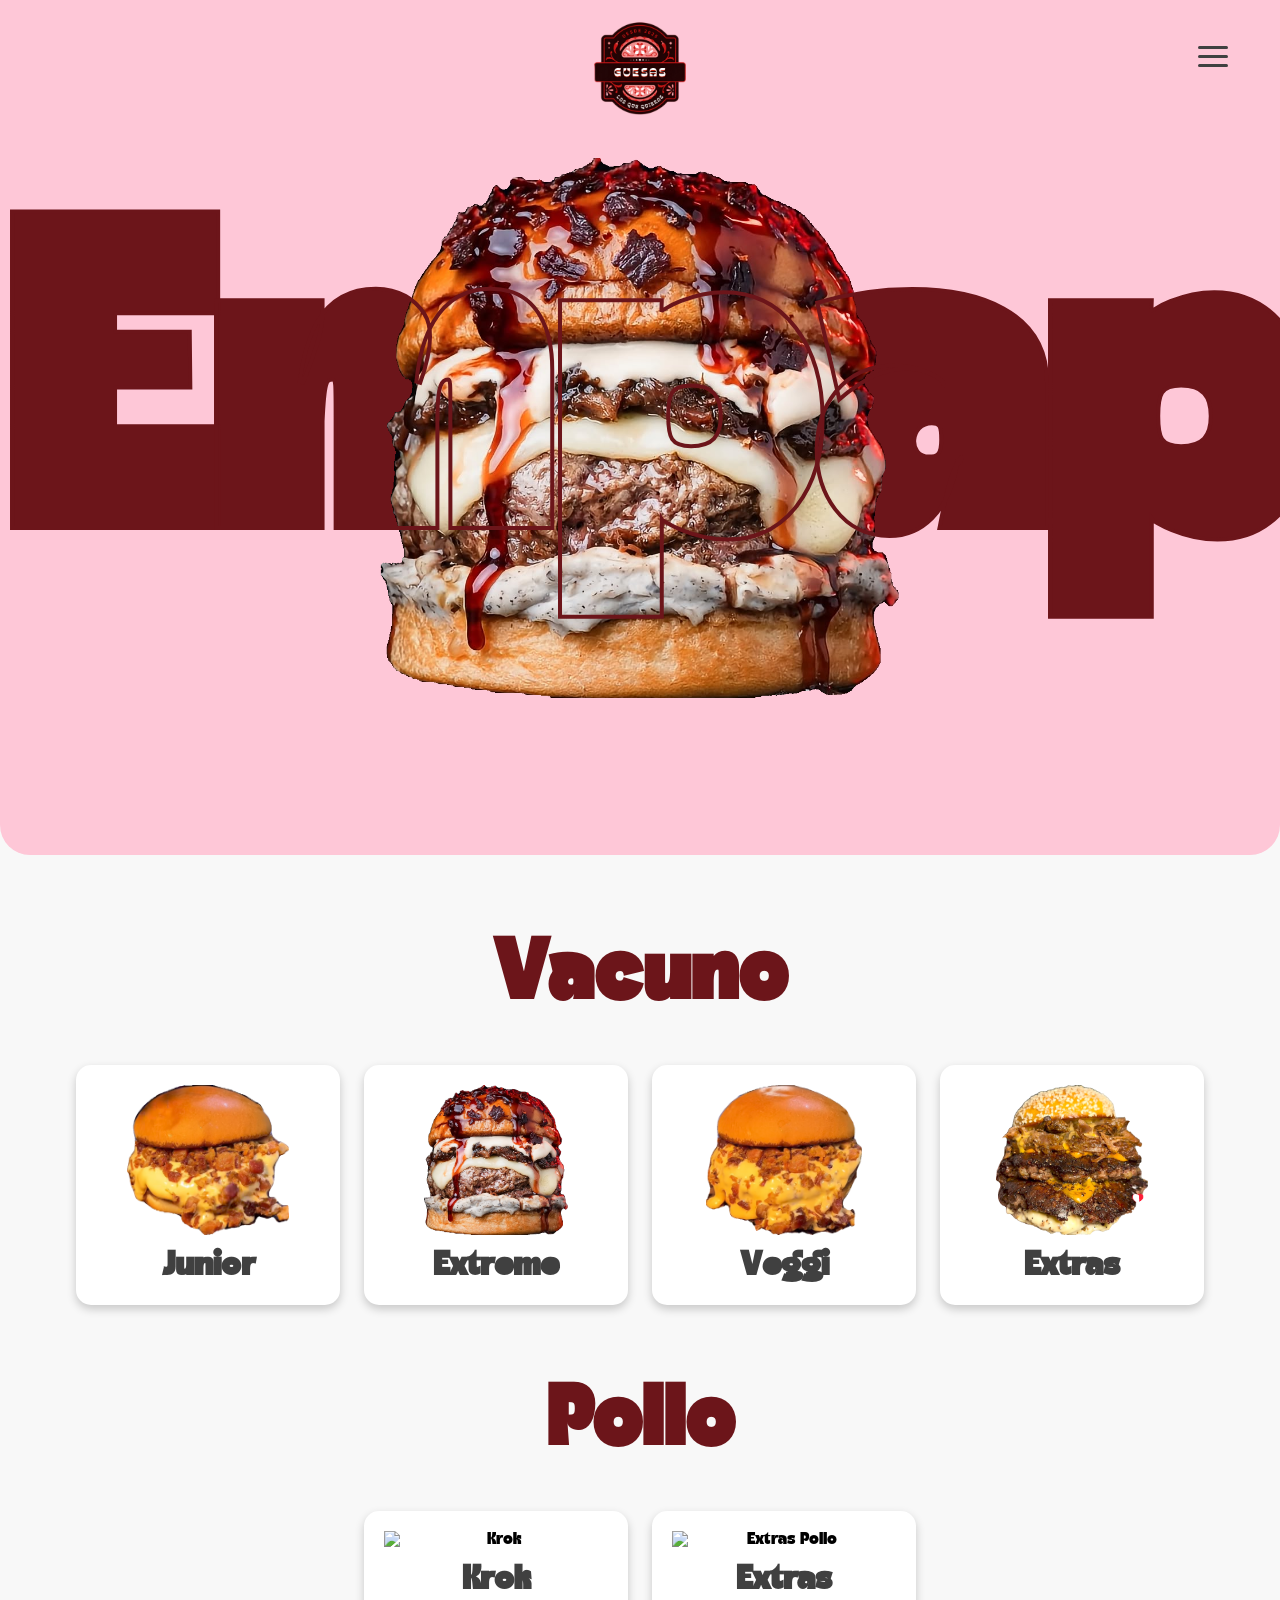
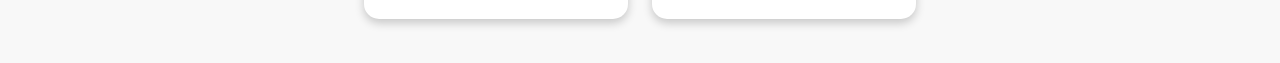
==== index.html @ 16d599c6 "Add files via upload" ====
<!DOCTYPE html>
<html lang="ES">
<head>
    <meta charset="UTF-8">
    <meta name="viewport" content="width=device-width, initial-scale=1.0">
    <link rel="stylesheet" href="css/global.css">
    <link rel="stylesheet" href="css/index.css">
    <title>Guesas by Leiner</title>
</head>
<body>
    <header>
        <div class="header-content container-main">
            <div class="logo">
                <a href="index.html"><img src="Recursos/LogoGuesas.png" alt="Logo de Guesas"></a>
            </div>
            <div class="menu">
                <label class="menu-btn">
                    <input type="checkbox" >
                    <span class="bar"></span>
                    <span class="bar"></span>
                    <span class="bar"></span>
                </label>
            </div>
        </div>
    </header>

    <div class="Portada">

        <h1>Empapa</h1>
        <img src="Recursos/Guesas/ExtremeColesterol.png" alt="ExtremeColesterol" class="portada-img">
        <h1 style="z-index: 3; color: transparent; -webkit-text-stroke: 4px #6c151a; pointer-events: none;">Empapa</h1>
        
    </div>

    <section class="comidas container-main">
        <h2 class="categoria-titulo">Vacuno</h2>
        <div class="grid-comidas">
    
            <div class="comida-item">
                <img src="Recursos/Guesas/CheeseBacon.png" alt="Junior"> 
                <h3>Junior</h3>
            </div>
            <div class="comida-item">
                <img src="Recursos/Guesas/ExtremeColesterol.png" alt="Extreme"> 
                <h3>Extreme</h3>
            </div>
            <div class="comida-item">
                <img src="Recursos/Guesas/LaGolosa.png" alt="Veggi"> 
                <h3>Veggi</h3>
            </div>
             <div class="comida-item">
                <img src="Recursos/Guesas/DoubleFloor.png" alt="Extras"> 
                <h3>Extras</h3>
            </div>
        </div>
        
        <h2 class="categoria-titulo" style="margin-top: 4rem;">Pollo</h2>
         <div class="grid-comidas">
            <div class="comida-item">
                <img src="Recursos/Guesas/PolloKrok.png" alt="Krok">
                <h3>Krok</h3>
            </div>
             <div class="comida-item">
                <img src="Recursos/Guesas/Complementos.png" alt="Extras Pollo">
                <h3>Extras</h3>
            </div>
            
         </div>
    </section>
</body>
</html>
---- css/global.css ----
/* Tipografia */
@font-face {
    font-family: 'DxLactos';
    src: url("../Recursos/DxLactosFreeFont/DxLactos-Regular-free-personal-use.otf") format("opentype");
    font-weight: normal;
    font-style: normal;
}

:root {
    --BlancoRoto: #f8f8f8;
    --Blanco: #fff;
    --Marron: #6c151a;
    --RosaPastel: #fec7d7;
    --GrisFosc: #404040;
}

/* Estilos Base */
body {
    font-family: 'DxLactos', sans-serif;
    background-color: var(--BlancoRoto);
    margin: 0;
    overflow-x: hidden;
    text-align: center;
    user-select: none;
}

/* Contenedor Principal */
.container-main {
    max-width: 1200px;
    margin: 0 auto;
    padding: 0 15px;
    position: relative;
}

/* Header */
header {
    position: fixed;
    top: 0;
    left: 0;
    width: 100%;
    height: 120px;
    z-index: 20;
    padding-top: 20px;
    box-sizing: border-box;
}

.header-content {
    position: relative;
    height: 100%;
    max-width: 1200px;
    margin: 0 auto;
}

/* Logo */
.logo {
    display: inline-block;
    height: 100px;
    width: 150px;
    position: absolute;
    left: 0;
    right: 0;
    margin: 0 auto; 
    z-index: 21;
}

.logo img {
    height: 100%;
    width: auto;
    display: block;
    margin: 0 auto;
}

/* Menú Hamburguesa */
.menu {
    position: absolute;
    right: 20px;
    top: 20px;
    z-index: 22;
}

.menu-btn {
    display: inline-block;
    width: 45px;
    height: 35px;
    position: relative;
    cursor: pointer;
}

.menu-btn input {
    position: absolute;
    width: 100%;
    height: 100%;
    margin: 0;
    padding: 0;
    opacity: 0;
    cursor: pointer;
    z-index: 5;
    left: 0;
    top: 0;
}

.bar {
    display: block;
    width: 30px;
    height: 3px;
    margin: 6px auto;
    border-radius: 25px;
    transition: all 0.3s; 
    background-color: var(--GrisFosc);
}

/* Animaciones del menú */
.menu-btn input:checked ~ .bar:nth-child(2) {
    transform: translateY(9.5px) rotate(45deg);
}
.menu-btn input:checked ~ .bar:nth-child(3) {
    opacity: 0;
}
.menu-btn input:checked ~ .bar:nth-child(4) {
    transform: translateY(-8px) rotate(-45deg);
}

/* Breakpoints Globales */
@media (max-width: 768px) {
    .logo {
        width: 120px;
        height: 80px;
    }
}
---- css/index.css ----
/* Portada */
.Portada {
    position: relative;
    height: 95vh; 
    background-color: var(--RosaPastel);
    color: var(--Marron);
    padding-top: 150px; 
    box-sizing: border-box;
    border-radius: 0 0 30px 30px;
    margin-bottom: 3rem;
    z-index: 1;
    overflow: hidden;
    text-align: center;
}

.Portada h1 {
    font-size: 25em; 
    margin: 0;
    padding: 0;
    line-height: 1;
    position: absolute;
    top: 50%;
    left: 0;
    width: 100%;
    transform: translateY(-50%); 
    z-index: 1; 
    /* EFECTO FUSION: Borde solido, relleno semitransparente o que interactue */
    /* Ponemos un borde al texto para mantener la forma */
    -webkit-text-stroke: 1px var(--Marron); 
    color: var(--Marron);
}
.portada-img {
    position: absolute;
    top: 50%;
    left: 50%;
    transform: translate(-50%, -50%);
    width: auto;
    height: auto;
    max-width: 550px;
    max-height: 60vh;
    z-index: 2; 
}

/* Sección Comidas */
.comidas {
    padding: 2rem 0;
    font-size: 0; 
    text-align: center;
}

.categoria-titulo {
    font-size: 80px;
    color: var(--Marron);
    margin-bottom: 30px;
    margin-top: 0;
    display: block;
    text-align: center;
}

.titulo-pollo {
    margin-top: 60px;
}

.lista-comidas {
    width: 100%;
    text-align: center;
    font-size: 0; 
}

.comida-item {
    display: inline-block;
    vertical-align: top;
    width: 22%; 
    min-width: 250px;
    background-color: var(--Blanco);
    border-radius: 15px;
    padding: 20px;
    margin: 1%;
    box-sizing: border-box;
    box-shadow: 0 4px 10px rgba(0,0,0,0.2);
    font-size: 16px; 
    transition: transform 0.2s ease-in-out;
}
.comida-item:hover {
    transform: scale(1.2);
}

.comida-item img {
    max-width: 100%;
    height: auto;
    max-height: 150px;
    display: block;
    margin: 0 auto 15px auto;
}

.comida-item h3 {
    font-size: 2em;
    color: var(--GrisFosc);
    margin: 0;
}

/* Breakpoints */
@media (max-width: 1024px) {
    .comida-item {
        width: 45%; 
    }
}

@media (max-width: 768px) {
    .Portada {
        height: 75vh;
        padding-top: 180px;
    }
    
    .Portada h1 {
        font-size: 5em;
    }

    .portada-img {
        max-width: 80%;
        margin-top: -20px;
    }

    .categoria-titulo {
        font-size: 50px;
    }
}

@media (max-width: 480px) {
    .comida-item {
        width: 90%; 
        display: block;
        margin: 20px auto;
    }
    
    .Portada h1 {
        font-size: 4em;
    }
    
    .logo {
        height: 80px;
        width: 120px;
    }
}
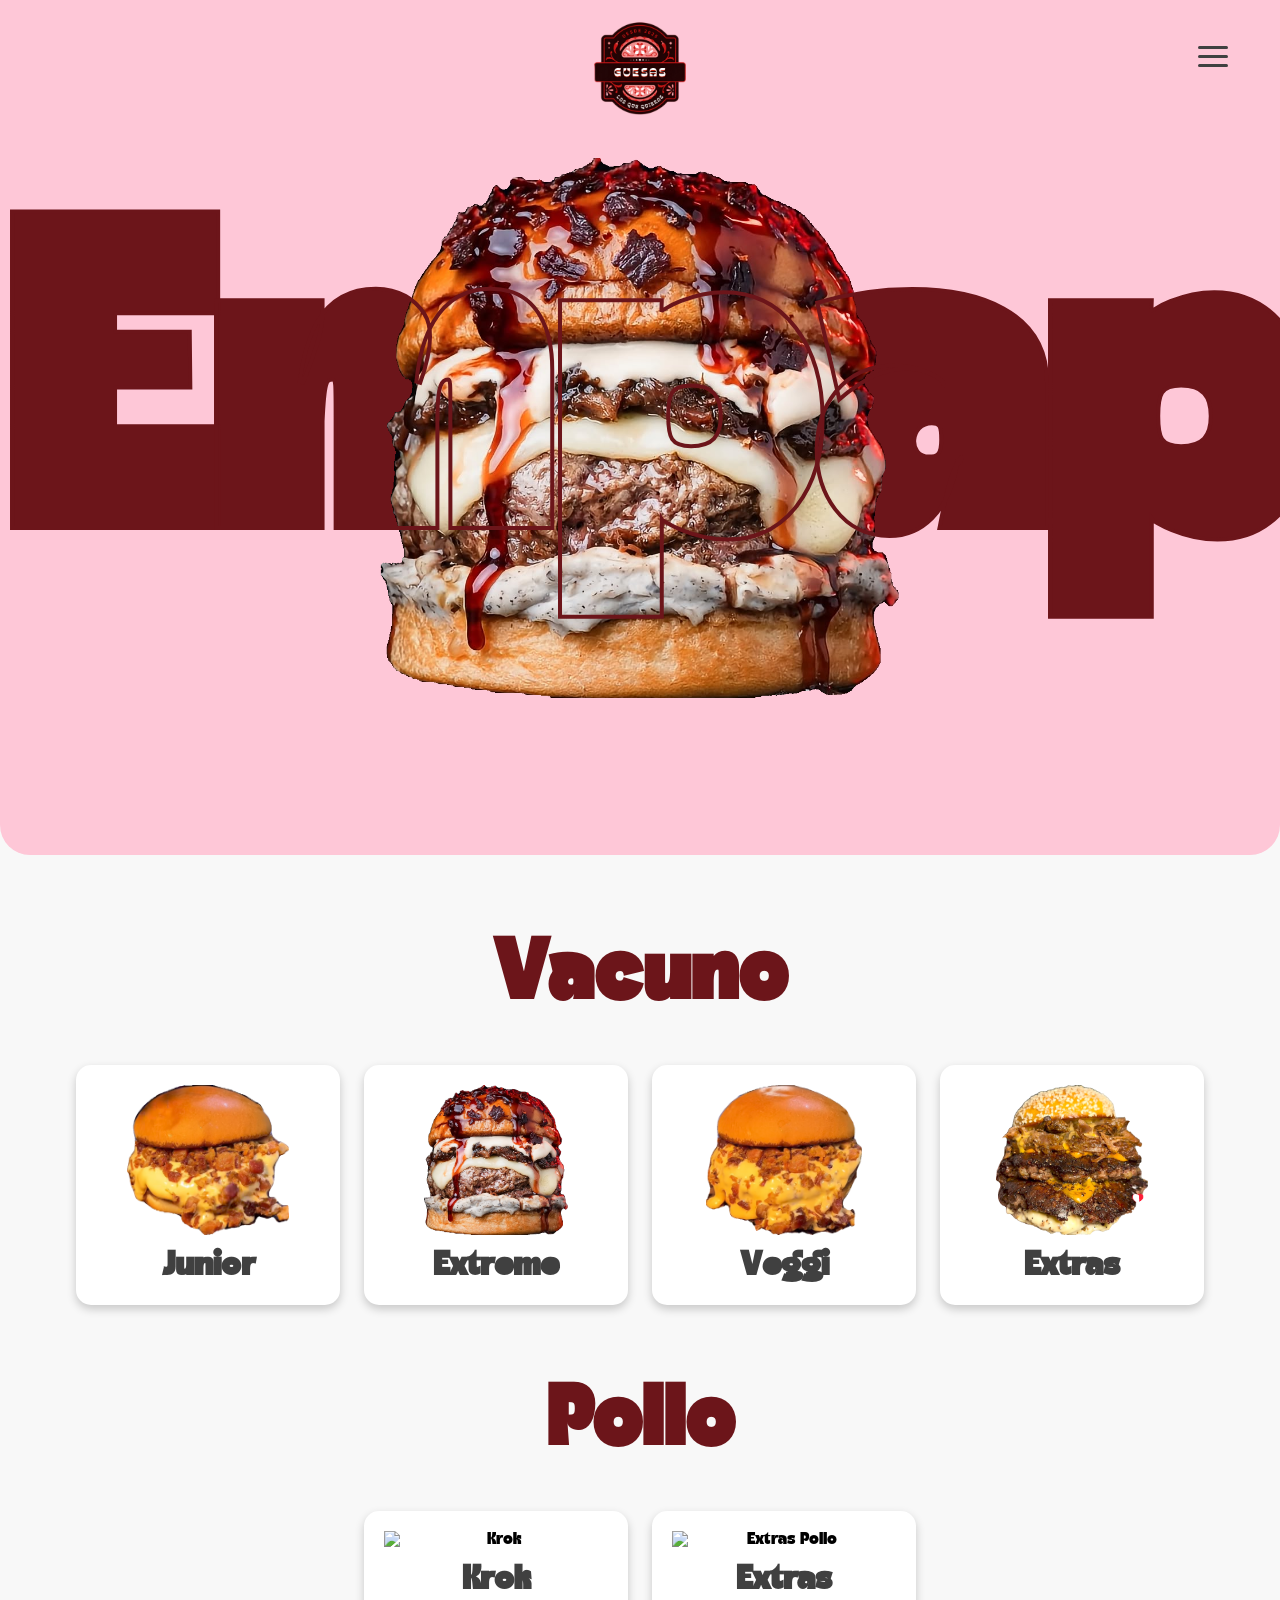
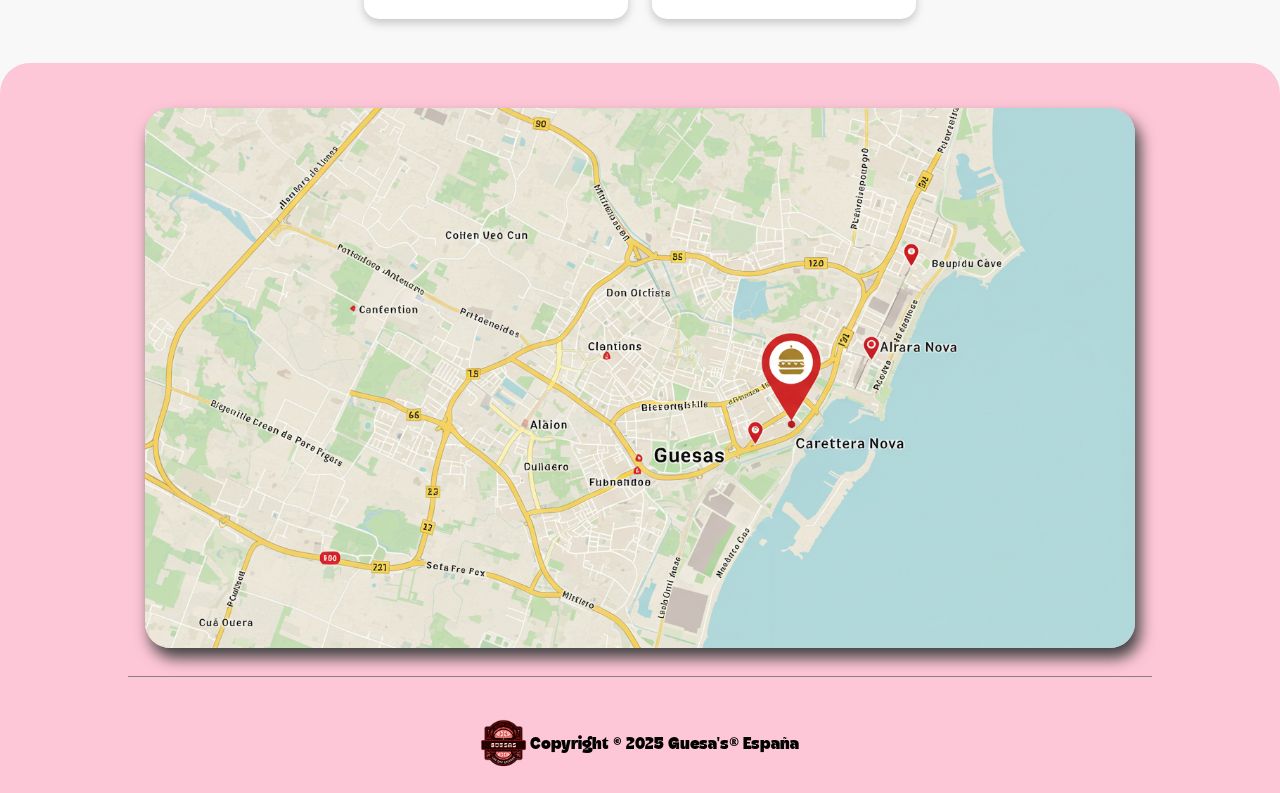
==== commit a32fb4eb: "Guesas v0.7(Styles + HTML)!" ====
--- a/index.html
+++ b/index.html
@@ -25,11 +25,9 @@
     </header>
 
     <div class="Portada">
-
         <h1>Empapa</h1>
         <img src="Recursos/Guesas/ExtremeColesterol.png" alt="ExtremeColesterol" class="portada-img">
         <h1 style="z-index: 3; color: transparent; -webkit-text-stroke: 4px #6c151a; pointer-events: none;">Empapa</h1>
-        
     </div>
 
     <section class="comidas container-main">
@@ -67,5 +65,29 @@
             
          </div>
     </section>
+
+    <footer>
+        <div class="ubi-img">
+            <a href="https://maps.app.goo.gl/21HrsUNeBi8WiFh6A" target="_blank"><img src="Recursos/mapGuesas.jpg" alt="Ubicación de Guesas"></a>
+        </div>
+
+        <div class="line-copy"></div>
+
+        <div class="copyright">
+            <p><img src="Recursos/LogoGuesas.png" alt="Logo de Guesas"> Copyright © 2025 Guesa's® España</p>
+        </div>
+    </footer>
+
+    <div class="menu-overlay" id="menu-overlay">
+        <nav class="menu-nav">
+            <ul>
+                <li><a href="#">Carta</a></li>
+                <li><a href="#">Novedades</a></li>
+                <li><a href="#">MyGuesas</a></li>
+                <li><a href="#">Restaurantes</a></li>
+            </ul>
+        </nav>
+    </div>
+    <script src="js/global.js"></script>
 </body>
 </html>
--- a/css/global.css
+++ b/css/global.css
@@ -39,7 +39,7 @@
     left: 0;
     width: 100%;
     height: 120px;
-    z-index: 20;
+    z-index: 22;
     padding-top: 20px;
     box-sizing: border-box;
 }
@@ -68,6 +68,44 @@
     width: auto;
     display: block;
     margin: 0 auto;
+}
+
+/* Footer */
+footer {
+    background-color: var(--RosaPastel);
+    padding: 5vh 0 2.5vh 0;
+    border-radius: 30px 30px 0 0;
+}
+
+.ubi-img {
+    display: inline-block;
+    height: auto;
+    width: auto ;
+}
+
+.ubi-img img {
+    box-shadow: 5px 10px 15px var(--GrisFosc);
+    border-radius: 25px;
+    max-width: 100%;
+    max-height: 60vh;
+    display: inline-block;
+    margin: 0 auto;
+    position: relative;
+}
+
+/* copyright */
+.line-copy{
+    background-color: rgb(130, 130, 130);
+    margin: 2.5vh auto;
+    width: 80%;
+    height: 1px;
+}
+
+.copyright img {
+    position: relative;
+    top: 20px;
+    height: 50px;
+    width: auto;
 }
 
 /* Menú Hamburguesa */
@@ -105,8 +143,47 @@
     height: 3px;
     margin: 6px auto;
     border-radius: 25px;
-    transition: all 0.3s; 
+    transition: all 0.3s;
     background-color: var(--GrisFosc);
+}
+/* Menu Overlay */
+.menu-overlay {
+    position: fixed;
+    top: 0;
+    left: 0;
+    width: 100%;
+    height: 100%;
+    background-color: white;
+    z-index: 21;
+    display: flex;
+    align-items: center;
+    justify-content: center;
+    opacity: 0;
+    visibility: hidden;
+    transition: all 0.3s ease-in-out;
+}
+
+.menu-overlay.activo {
+    opacity: 1;
+    visibility: visible;
+}
+
+.menu-nav ul {
+    list-style: none;
+    text-align: center;
+    padding: 0;
+}
+
+.menu-nav li {
+    margin: 20px 0;
+}
+
+.menu-nav a {
+    text-decoration: none;
+    color: black;
+    font-size: 2rem;
+    font-weight: bold;
+    font-family: sans-serif;
 }
 
 /* Animaciones del menú */
--- a/css/index.css
+++ b/css/index.css
@@ -24,8 +24,6 @@
     width: 100%;
     transform: translateY(-50%); 
     z-index: 1; 
-    /* EFECTO FUSION: Borde solido, relleno semitransparente o que interactue */
-    /* Ponemos un borde al texto para mantener la forma */
     -webkit-text-stroke: 1px var(--Marron); 
     color: var(--Marron);
 }
@@ -38,7 +36,7 @@
     height: auto;
     max-width: 550px;
     max-height: 60vh;
-    z-index: 2; 
+    z-index: 2;
 }
 
 /* Sección Comidas */
@@ -70,7 +68,7 @@
 .comida-item {
     display: inline-block;
     vertical-align: top;
-    width: 22%; 
+    width: 22%;
     min-width: 250px;
     background-color: var(--Blanco);
     border-radius: 15px;
@@ -78,7 +76,7 @@
     margin: 1%;
     box-sizing: border-box;
     box-shadow: 0 4px 10px rgba(0,0,0,0.2);
-    font-size: 16px; 
+    font-size: 16px;
     transition: transform 0.2s ease-in-out;
 }
 .comida-item:hover {
@@ -99,13 +97,14 @@
     margin: 0;
 }
 
-/* Breakpoints */
+/* PC */
 @media (max-width: 1024px) {
     .comida-item {
-        width: 45%; 
+        width: 45%;
     }
 }
 
+/* Tablet */
 @media (max-width: 768px) {
     .Portada {
         height: 75vh;
@@ -126,9 +125,10 @@
     }
 }
 
+/* Movil */
 @media (max-width: 480px) {
     .comida-item {
-        width: 90%; 
+        width: 90%;
         display: block;
         margin: 20px auto;
     }
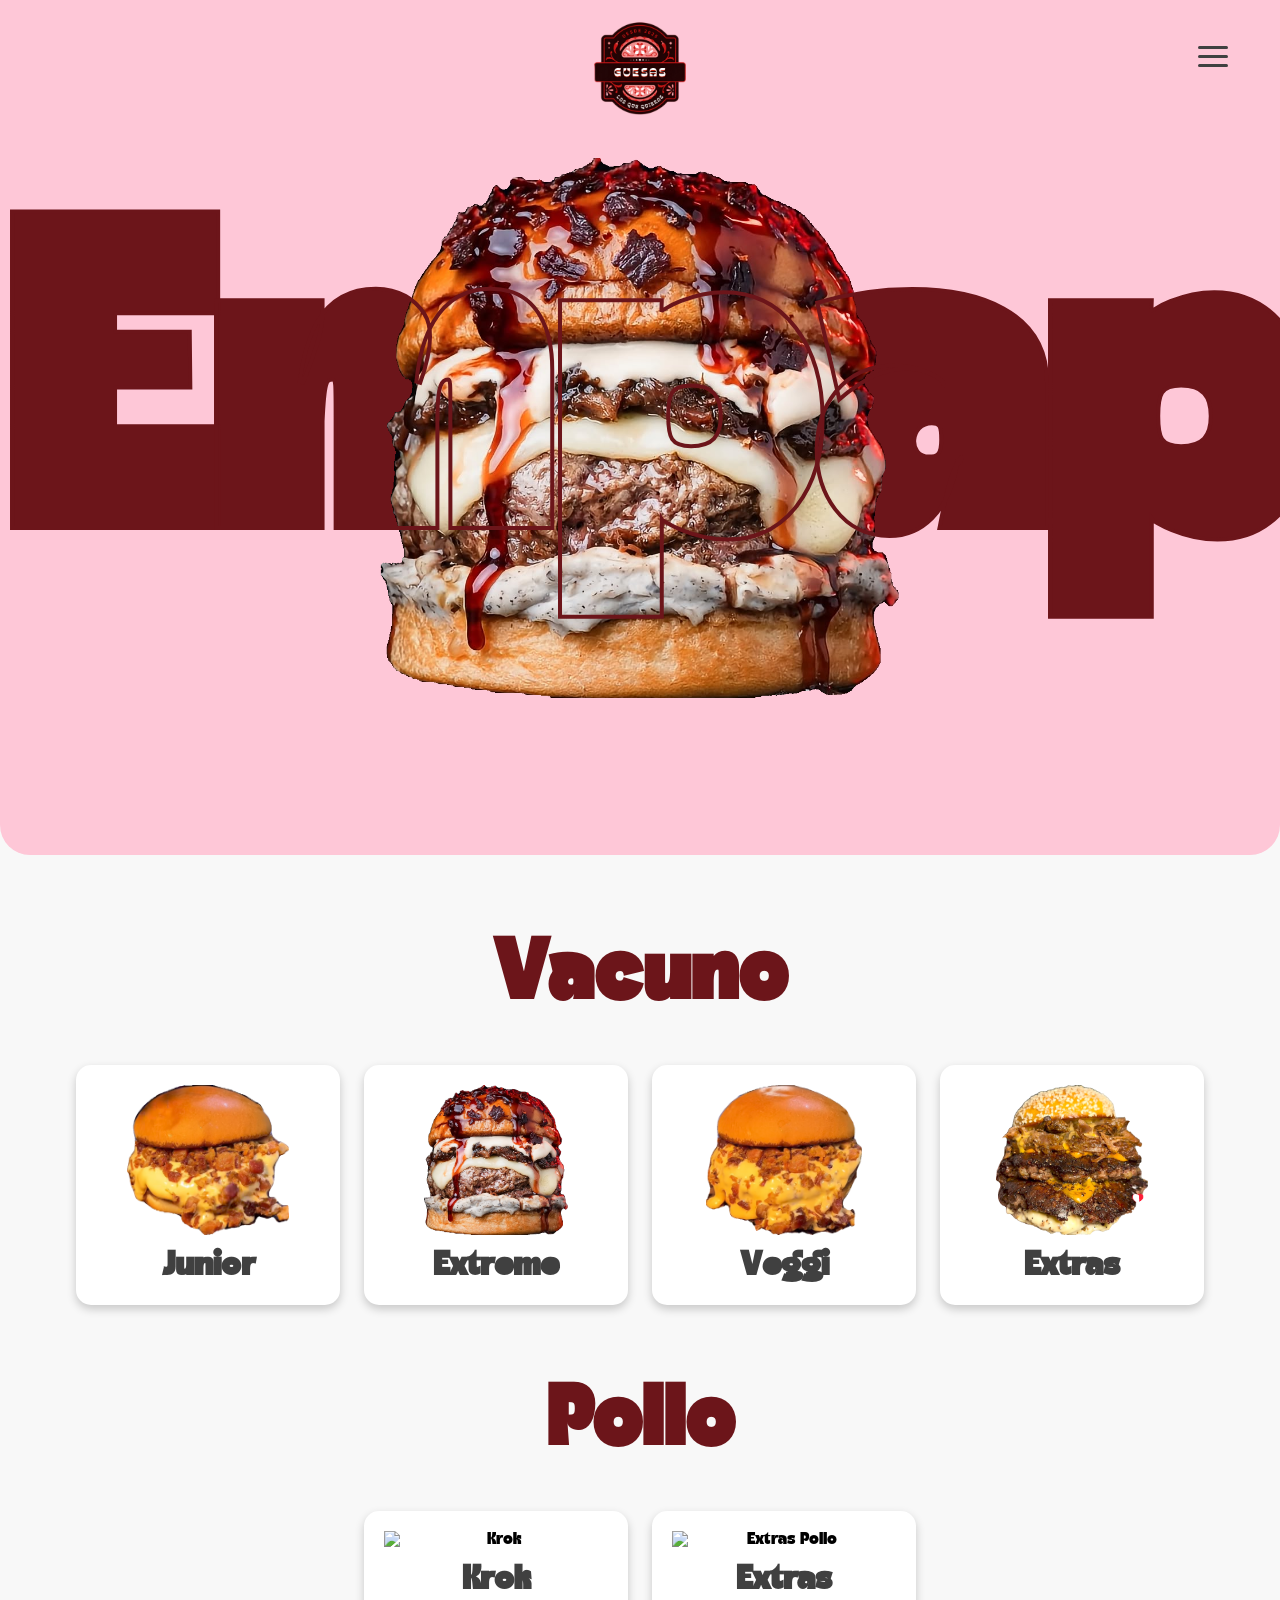
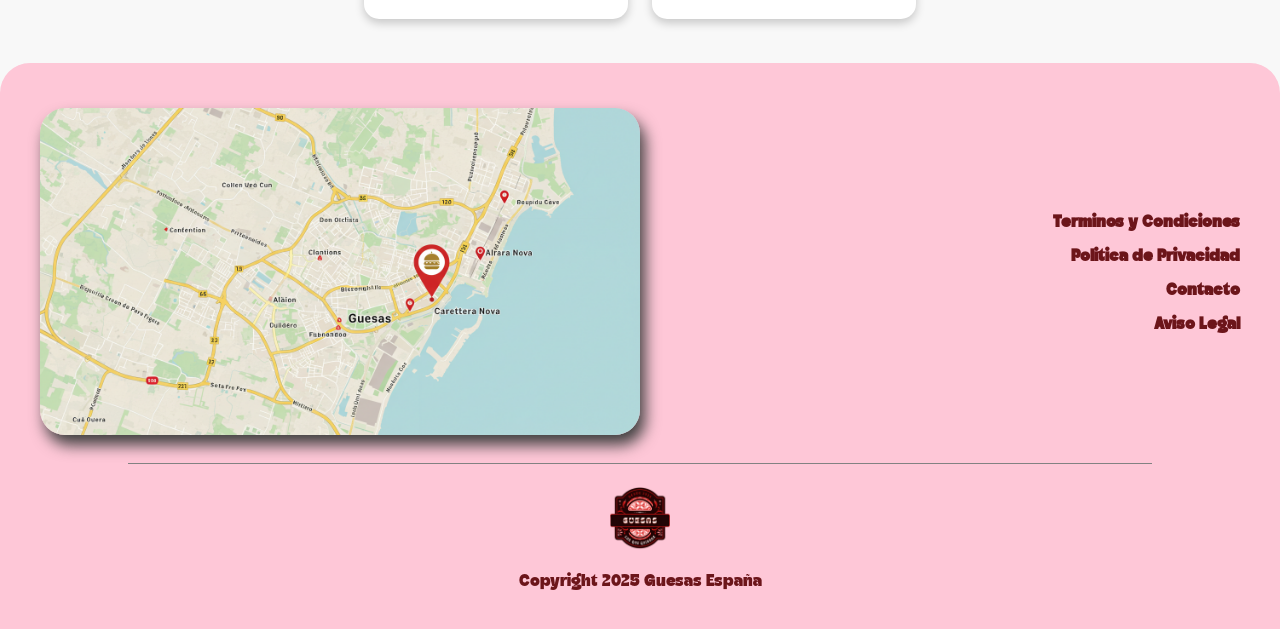
==== commit e56a6bf5: "Guesas v0.99(CSS + HTML)! Puedes mejorar el Footer." ====
--- a/index.html
+++ b/index.html
@@ -62,20 +62,31 @@
                 <img src="Recursos/Guesas/Complementos.png" alt="Extras Pollo">
                 <h3>Extras</h3>
             </div>
-            
          </div>
     </section>
 
     <footer>
-        <div class="ubi-img">
-            <a href="https://maps.app.goo.gl/21HrsUNeBi8WiFh6A" target="_blank"><img src="Recursos/mapGuesas.jpg" alt="Ubicación de Guesas"></a>
+        <div class="footer-top">
+            <div class="side lado-left">
+                <div class="ubi-img">
+                    <a href="https://maps.app.goo.gl/s28X8TeJsLqQGthNA" target="_blank"><img src="Recursos/mapGuesas.jpg" alt="Ubicacion de Guesas"></a>
+                </div>
+            </div>
+
+            <div class="side lado-right">
+                <div class="legal">
+                    <a href="#"><p>Terminos y Condiciones</p></a>
+                    <a href="#"><p>Politica de Privacidad</p></a>
+                    <a href="#"><p>Contacto</p></a>
+                    <a href="#"><p>Aviso Legal</p></a>
+                </div>
+            </div>
         </div>
 
         <div class="line-copy"></div>
+            
+        <img src="Recursos/LogoGuesas.png" alt="Logo" class="logo-mini"><p>Copyright 2025 Guesas España</p>
 
-        <div class="copyright">
-            <p><img src="Recursos/LogoGuesas.png" alt="Logo de Guesas"> Copyright © 2025 Guesa's® España</p>
-        </div>
     </footer>
 
     <div class="menu-overlay" id="menu-overlay">
--- a/css/global.css
+++ b/css/global.css
@@ -75,6 +75,24 @@
     background-color: var(--RosaPastel);
     padding: 5vh 0 2.5vh 0;
     border-radius: 30px 30px 0 0;
+    text-align: center;
+    position: relative;
+    color: var(--Marron);
+}
+
+.footer-top {
+    width: 100%;
+    max-width: 1200px;
+    margin: 0 auto;
+    font-size: 0;
+}
+
+.side {
+    display: inline-block;
+    width: 50%;
+    vertical-align: middle;
+    font-size: 1rem;
+    text-align: right;
 }
 
 .ubi-img {
@@ -93,14 +111,34 @@
     position: relative;
 }
 
-/* copyright */
-.line-copy{
+.legal a {
+    display: block;
+    margin-bottom: 10px;
+    text-decoration: none;
+    color: var(--Marron);
+    font-weight: bold;
+}
+
+.footer-bottom {
+    display: block;
+    width: 100%;
+    margin-top: 40px;
+}
+
+.line-copy {
     background-color: rgb(130, 130, 130);
     margin: 2.5vh auto;
     width: 80%;
     height: 1px;
 }
 
+.logo-mini {
+    width: 60px;
+    height: auto;
+    display: inline-block;
+}
+
+/* copyright */
 .copyright img {
     position: relative;
     top: 20px;
@@ -143,24 +181,23 @@
     height: 3px;
     margin: 6px auto;
     border-radius: 25px;
-    transition: all 0.3s;
+    transition: all 0.2s;
     background-color: var(--GrisFosc);
 }
+
 /* Menu Overlay */
 .menu-overlay {
+    display: table;
+    text-align: center;
     position: fixed;
     top: 0;
     left: 0;
     width: 100%;
     height: 100%;
-    background-color: white;
+    background-color: var(--Blanco);
     z-index: 21;
-    display: flex;
-    align-items: center;
-    justify-content: center;
-    opacity: 0;
-    visibility: hidden;
-    transition: all 0.3s ease-in-out;
+    opacity: 0; /* Leiner, esto mantiene oculto el overlay */
+    transition: all 0.2s ease-in-out;
 }
 
 .menu-overlay.activo {
@@ -168,10 +205,16 @@
     visibility: visible;
 }
 
+.menu-nav {
+    display: table-cell;
+    vertical-align: middle;
+}
+
 .menu-nav ul {
     list-style: none;
-    text-align: center;
     padding: 0;
+    display: inline-block;
+    margin: 0 auto;
 }
 
 .menu-nav li {
@@ -195,12 +238,4 @@
 }
 .menu-btn input:checked ~ .bar:nth-child(4) {
     transform: translateY(-8px) rotate(-45deg);
-}
-
-/* Breakpoints Globales */
-@media (max-width: 768px) {
-    .logo {
-        width: 120px;
-        height: 80px;
-    }
 }
--- a/css/index.css
+++ b/css/index.css
@@ -97,6 +97,7 @@
     margin: 0;
 }
 
+/* Breakpoints */
 /* PC */
 @media (max-width: 1024px) {
     .comida-item {
@@ -123,6 +124,22 @@
     .categoria-titulo {
         font-size: 50px;
     }
+
+    .logo {
+    width: 120px;
+    height: 80px;
+    }
+
+    .columna-lateral {
+        display: block;
+        width: 100%;
+        text-align: center;
+        margin-bottom: 30px;
+    }
+    
+    .lado-izquierdo, .lado-derecho {
+        padding: 0;
+    }
 }
 
 /* Movil */
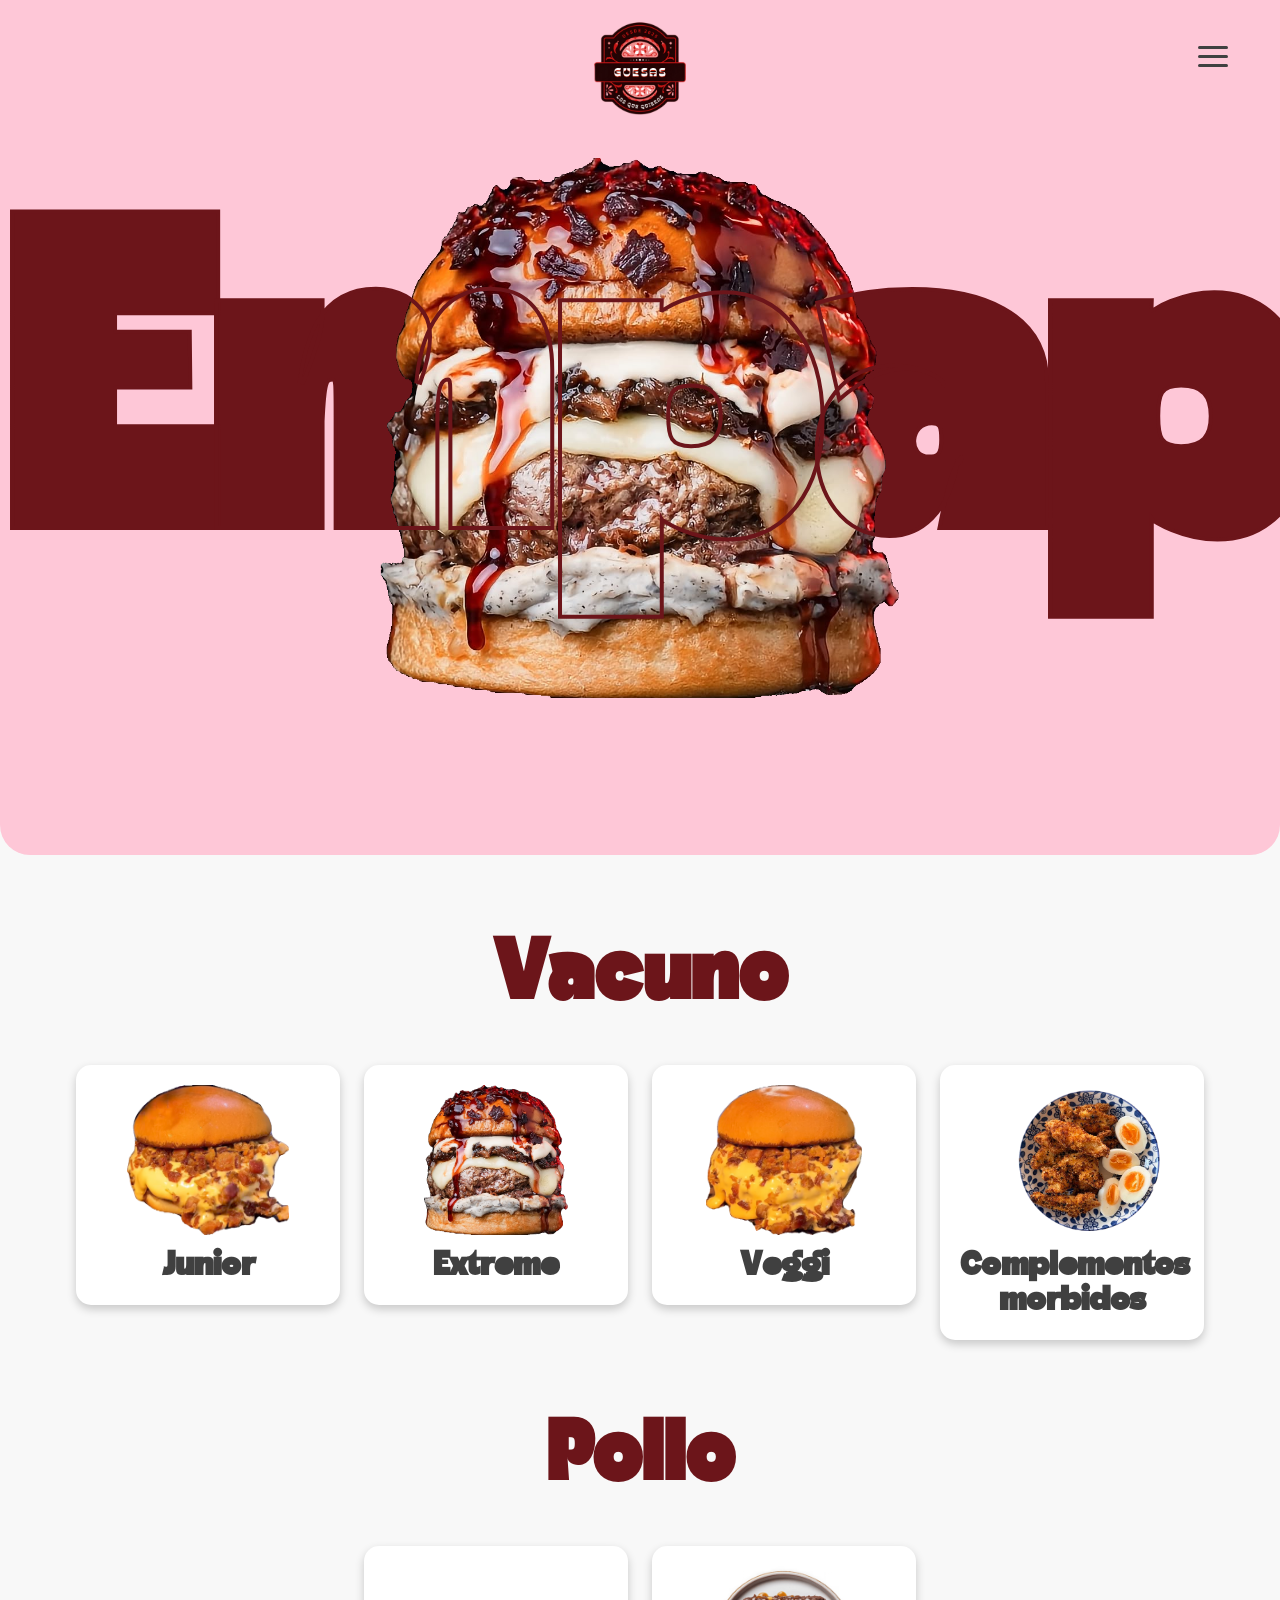
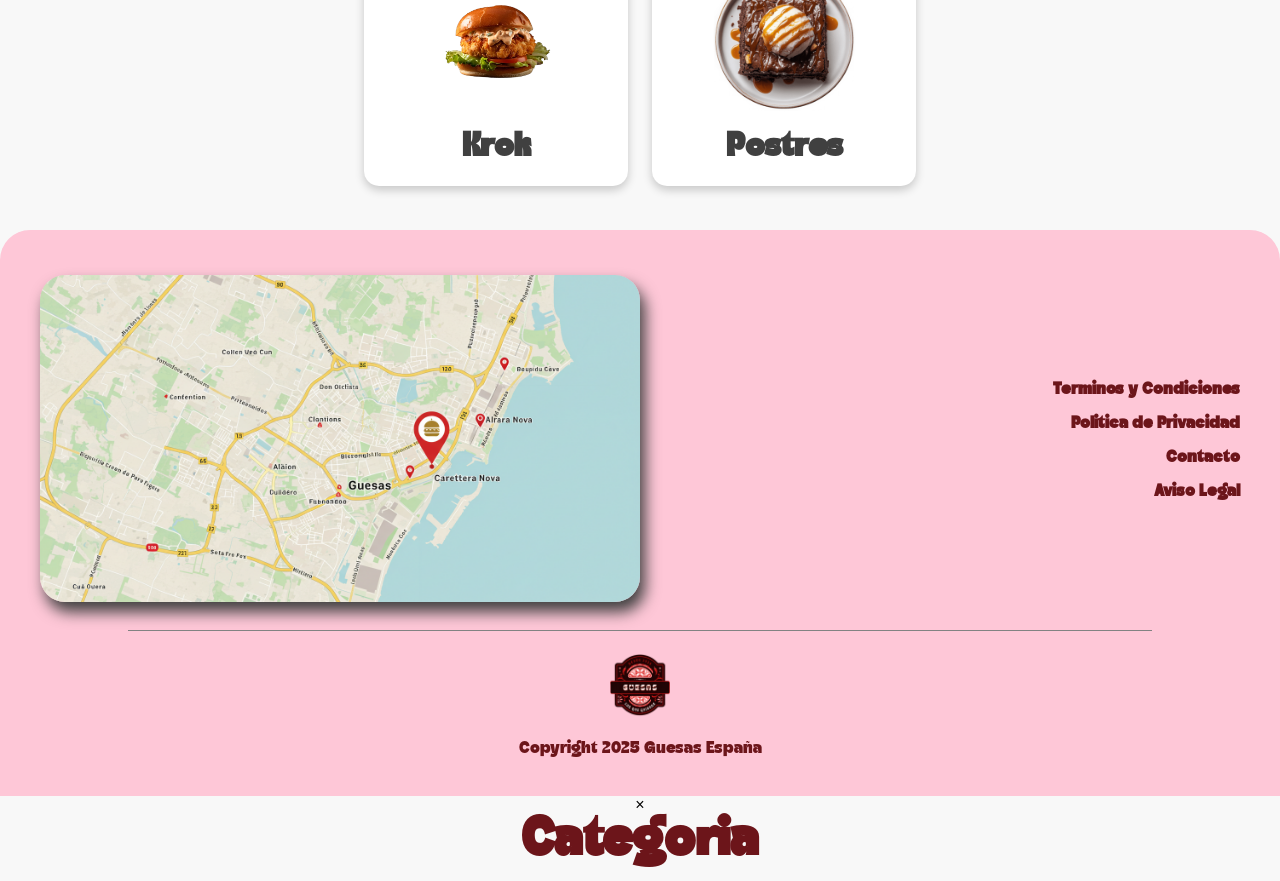
==== commit 02bb54a8: "Actualización Index.html & global.js- Minor Update" ====
--- a/index.html
+++ b/index.html
@@ -14,7 +14,7 @@
                 <a href="index.html"><img src="Recursos/LogoGuesas.png" alt="Logo de Guesas"></a>
             </div>
             <div class="menu">
-                <label class="menu-btn">
+                <label class="menu-btn" id="menu-toggle">
                     <input type="checkbox" >
                     <span class="bar"></span>
                     <span class="bar"></span>
@@ -26,7 +26,7 @@
 
     <div class="Portada">
         <h1>Empapa</h1>
-        <img src="Recursos/Guesas/ExtremeColesterol.png" alt="ExtremeColesterol" class="portada-img">
+        <img src="Recursos/Guesas/Extreme/ExtremeColesterol.png" alt="ExtremeColesterol" class="portada-img">
         <h1 style="z-index: 3; color: transparent; -webkit-text-stroke: 4px #6c151a; pointer-events: none;">Empapa</h1>
     </div>
 
@@ -34,33 +34,33 @@
         <h2 class="categoria-titulo">Vacuno</h2>
         <div class="grid-comidas">
     
-            <div class="comida-item">
-                <img src="Recursos/Guesas/CheeseBacon.png" alt="Junior"> 
+            <div class="comida-item" data-categoria="junior" style="cursor: pointer;">
+                <img src="Recursos/Guesas/Junior/CheeseBacon.png" alt="Junior"> 
                 <h3>Junior</h3>
             </div>
-            <div class="comida-item">
-                <img src="Recursos/Guesas/ExtremeColesterol.png" alt="Extreme"> 
+            <div class="comida-item" data-categoria="extreme" style="cursor: pointer;">
+                <img src="Recursos/Guesas/Extreme/ExtremeColesterol.png" alt="Extreme"> 
                 <h3>Extreme</h3>
             </div>
-            <div class="comida-item">
-                <img src="Recursos/Guesas/LaGolosa.png" alt="Veggi"> 
+            <div class="comida-item" data-categoria="veggi" style="cursor: pointer;">
+                <img src="Recursos/Guesas/Junior/LaGolosa.png" alt="Veggi"> 
                 <h3>Veggi</h3>
             </div>
-             <div class="comida-item">
-                <img src="Recursos/Guesas/DoubleFloor.png" alt="Extras"> 
-                <h3>Extras</h3>
+             <div class="comida-item" data-categoria="extras_vacuno" style="cursor: pointer;">
+                <img src="Recursos/Guesas/Complementos/Chicken-Fingers-Eggs.png" alt="Complementos morbidos"> 
+                <h3>Complementos morbidos</h3>
             </div>
         </div>
         
         <h2 class="categoria-titulo" style="margin-top: 4rem;">Pollo</h2>
          <div class="grid-comidas">
-            <div class="comida-item">
-                <img src="Recursos/Guesas/PolloKrok.png" alt="Krok">
+            <div class="comida-item" data-categoria="krok" style="cursor: pointer;">
+                <img src="Recursos/Guesas/Krok/PolloKrok.png" alt="Krok">
                 <h3>Krok</h3>
             </div>
-             <div class="comida-item">
-                <img src="Recursos/Guesas/Complementos.png" alt="Extras Pollo">
-                <h3>Extras</h3>
+             <div class="comida-item" data-categoria="extras_pollo" style="cursor: pointer;">
+                <img src="Recursos/Guesas/Complementos/FatWitch.png" alt="Postres">
+                <h3>Postres</h3>
             </div>
          </div>
     </section>
@@ -99,6 +99,17 @@
             </ul>
         </nav>
     </div>
+
+    <!-- Categories Overlays -->
+    <div class="modal-overlay" id="modal-menu">
+        <div class="modal-content">
+            <span class="close-modal" id="close-modal">&times;</span>
+            <h2 id="modal-title" class="categoria-titulo" style="font-size: 50px; margin-bottom: 10px;">Categoria</h2>
+            <div id="modal-grid" class="modal-grid">
+            </div>
+        </div>
+    </div>
+
     <script src="js/global.js"></script>
 </body>
 </html>
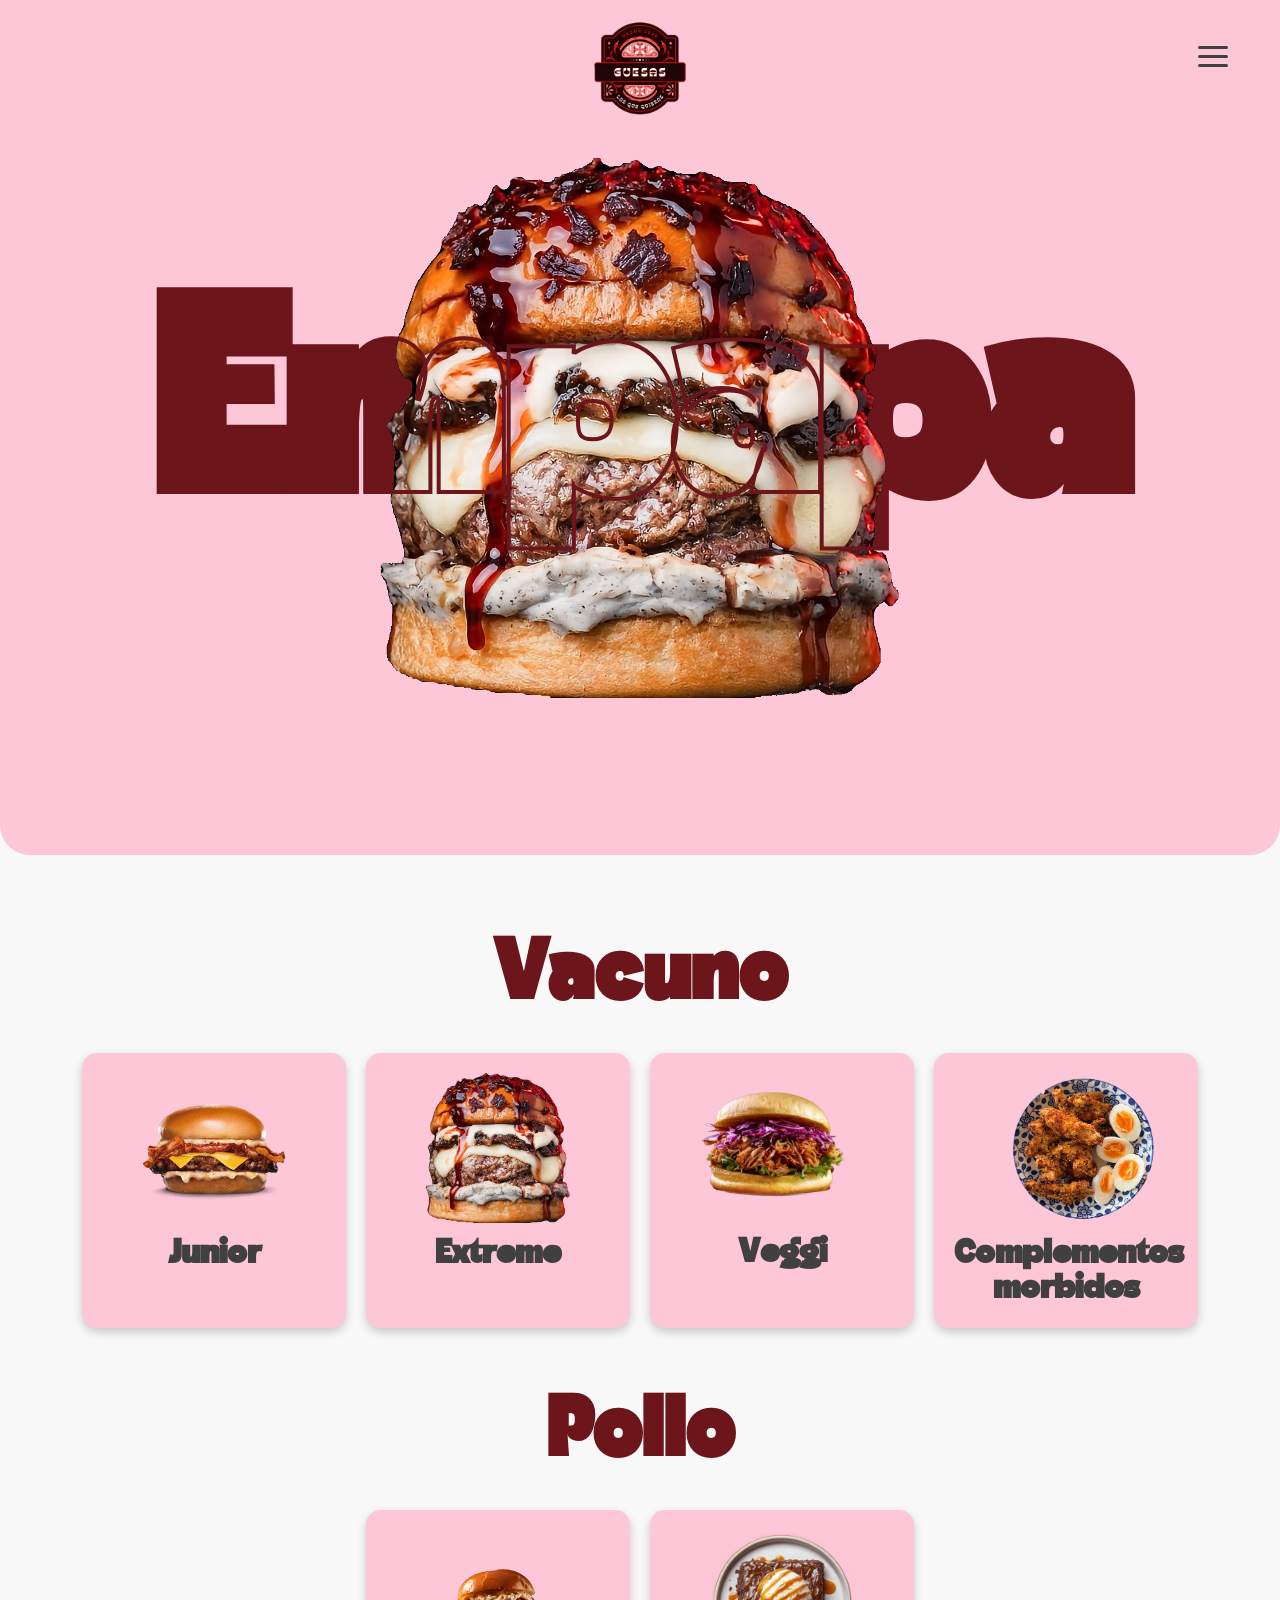
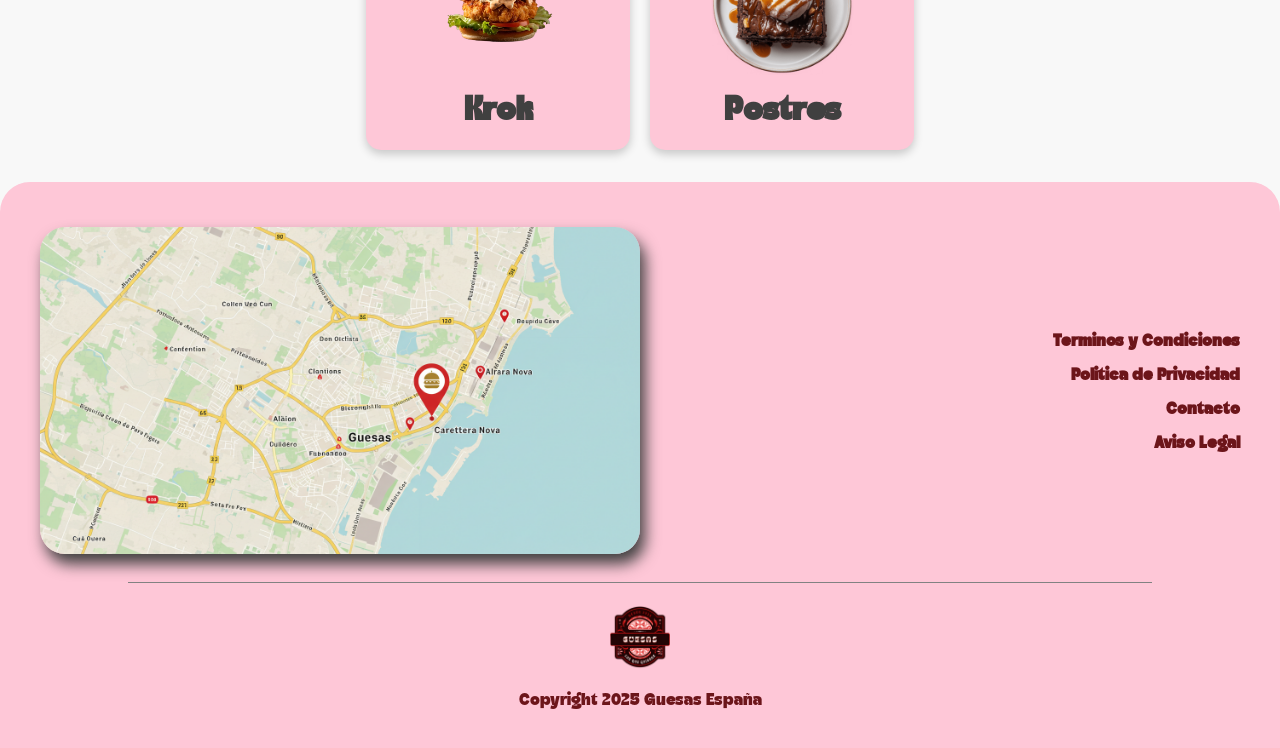
==== commit d0327c77: "Major update & add carta" ====
--- a/index.html
+++ b/index.html
@@ -35,7 +35,7 @@
         <div class="grid-comidas">
     
             <div class="comida-item" data-categoria="junior" style="cursor: pointer;">
-                <img src="Recursos/Guesas/Junior/CheeseBacon.png" alt="Junior"> 
+                <img src="Recursos/Guesas/Junior/Cangreburguer.png" alt="Junior"> 
                 <h3>Junior</h3>
             </div>
             <div class="comida-item" data-categoria="extreme" style="cursor: pointer;">
@@ -43,7 +43,7 @@
                 <h3>Extreme</h3>
             </div>
             <div class="comida-item" data-categoria="veggi" style="cursor: pointer;">
-                <img src="Recursos/Guesas/Junior/LaGolosa.png" alt="Veggi"> 
+                <img src="Recursos/Guesas/Veggi/PeppaPig.png" alt="Veggi"> 
                 <h3>Veggi</h3>
             </div>
              <div class="comida-item" data-categoria="extras_vacuno" style="cursor: pointer;">
@@ -92,9 +92,9 @@
     <div class="menu-overlay" id="menu-overlay">
         <nav class="menu-nav">
             <ul>
-                <li><a href="#">Carta</a></li>
+                <li><a href="carta.html">Carta</a></li>
                 <li><a href="#">Novedades</a></li>
-                <li><a href="#">MyGuesas</a></li>
+                <li><a href="index.html">MyGuesas</a></li>
                 <li><a href="#">Restaurantes</a></li>
             </ul>
         </nav>
--- a/css/global.css
+++ b/css/global.css
@@ -1,11 +1,9 @@
-/* Tipografia */
 @font-face {
     font-family: 'DxLactos';
     src: url("../Recursos/DxLactosFreeFont/DxLactos-Regular-free-personal-use.otf") format("opentype");
     font-weight: normal;
     font-style: normal;
 }
-
 :root {
     --BlancoRoto: #f8f8f8;
     --Blanco: #fff;
@@ -13,26 +11,19 @@
     --RosaPastel: #fec7d7;
     --GrisFosc: #404040;
 }
-
-/* Estilos Base */
 body {
     font-family: 'DxLactos', sans-serif;
     background-color: var(--BlancoRoto);
     margin: 0;
     overflow-x: hidden;
     text-align: center;
-    user-select: none;
-}
-
-/* Contenedor Principal */
+}
 .container-main {
     max-width: 1200px;
     margin: 0 auto;
     padding: 0 15px;
     position: relative;
 }
-
-/* Header */
 header {
     position: fixed;
     top: 0;
@@ -43,15 +34,12 @@
     padding-top: 20px;
     box-sizing: border-box;
 }
-
 .header-content {
     position: relative;
     height: 100%;
     max-width: 1200px;
     margin: 0 auto;
 }
-
-/* Logo */
 .logo {
     display: inline-block;
     height: 100px;
@@ -62,15 +50,12 @@
     margin: 0 auto; 
     z-index: 21;
 }
-
 .logo img {
     height: 100%;
     width: auto;
     display: block;
     margin: 0 auto;
 }
-
-/* Footer */
 footer {
     background-color: var(--RosaPastel);
     padding: 5vh 0 2.5vh 0;
@@ -79,14 +64,12 @@
     position: relative;
     color: var(--Marron);
 }
-
 .footer-top {
     width: 100%;
     max-width: 1200px;
     margin: 0 auto;
     font-size: 0;
 }
-
 .side {
     display: inline-block;
     width: 50%;
@@ -94,13 +77,11 @@
     font-size: 1rem;
     text-align: right;
 }
-
 .ubi-img {
     display: inline-block;
     height: auto;
     width: auto ;
 }
-
 .ubi-img img {
     box-shadow: 5px 10px 15px var(--GrisFosc);
     border-radius: 25px;
@@ -110,7 +91,6 @@
     margin: 0 auto;
     position: relative;
 }
-
 .legal a {
     display: block;
     margin-bottom: 10px;
@@ -118,42 +98,34 @@
     color: var(--Marron);
     font-weight: bold;
 }
-
 .footer-bottom {
     display: block;
     width: 100%;
     margin-top: 40px;
 }
-
 .line-copy {
     background-color: rgb(130, 130, 130);
     margin: 2.5vh auto;
     width: 80%;
     height: 1px;
 }
-
 .logo-mini {
     width: 60px;
     height: auto;
     display: inline-block;
 }
-
-/* copyright */
 .copyright img {
     position: relative;
     top: 20px;
     height: 50px;
     width: auto;
 }
-
-/* Menú Hamburguesa */
 .menu {
     position: absolute;
     right: 20px;
     top: 20px;
     z-index: 22;
 }
-
 .menu-btn {
     display: inline-block;
     width: 45px;
@@ -161,7 +133,6 @@
     position: relative;
     cursor: pointer;
 }
-
 .menu-btn input {
     position: absolute;
     width: 100%;
@@ -174,7 +145,6 @@
     left: 0;
     top: 0;
 }
-
 .bar {
     display: block;
     width: 30px;
@@ -184,10 +154,10 @@
     transition: all 0.2s;
     background-color: var(--GrisFosc);
 }
-
-/* Menu Overlay */
 .menu-overlay {
-    display: table;
+    display: flex;
+    justify-content: center;
+    align-items: center;
     text-align: center;
     position: fixed;
     top: 0;
@@ -196,31 +166,22 @@
     height: 100%;
     background-color: var(--Blanco);
     z-index: 21;
-    opacity: 0; /* Leiner, esto mantiene oculto el overlay */
+    opacity: 0; 
+    visibility: hidden;
     transition: all 0.2s ease-in-out;
 }
-
 .menu-overlay.activo {
     opacity: 1;
     visibility: visible;
 }
-
-.menu-nav {
-    display: table-cell;
-    vertical-align: middle;
-}
-
 .menu-nav ul {
     list-style: none;
     padding: 0;
-    display: inline-block;
-    margin: 0 auto;
-}
-
+    margin: 0;
+}
 .menu-nav li {
     margin: 20px 0;
 }
-
 .menu-nav a {
     text-decoration: none;
     color: black;
@@ -228,8 +189,6 @@
     font-weight: bold;
     font-family: sans-serif;
 }
-
-/* Animaciones del menú */
 .menu-btn input:checked ~ .bar:nth-child(2) {
     transform: translateY(9.5px) rotate(45deg);
 }
@@ -238,4 +197,175 @@
 }
 .menu-btn input:checked ~ .bar:nth-child(4) {
     transform: translateY(-8px) rotate(-45deg);
+}
+.comidas {
+    padding: 2rem 0;
+    font-size: 0; 
+    text-align: center;
+}
+.categoria-titulo {
+    font-size: clamp(50px, 8vw, 80px);
+    color: var(--Marron);
+    margin-bottom: 30px;
+    margin-top: 0;
+    display: block;
+    text-align: center;
+}
+.titulo-pollo {
+    margin-top: 60px;
+}
+.lista-comidas {
+    width: 100%;
+    text-align: center;
+    font-size: 0; 
+}
+.grid-comidas {
+    display: flex;
+    flex-wrap: wrap;
+    justify-content: center;
+    gap: 20px;
+}
+.comida-item {
+    width: 22%;
+    min-width: 250px;
+    background-color: var(--RosaPastel);
+    border-radius: 15px;
+    padding: 20px;
+    box-sizing: border-box;
+    box-shadow: 0 4px 10px rgba(0,0,0,0.2);
+    font-size: 16px;
+    transition: transform 0.2s ease-in-out;
+}
+.comida-item:hover {
+    transform: scale(1.2);
+}
+.comida-item img {
+    max-width: 100%;
+    height: auto;
+    max-height: 150px;
+    display: block;
+    margin: 0 auto 15px auto;
+}
+.comida-item h3 {
+    font-size: 2em;
+    color: var(--GrisFosc);
+    margin: 0;
+}
+.comida-item p {
+    color: var(--Marron);
+    font-size: 1.2rem;
+    font-weight: bold;
+    margin: 5px 0 15px 0;
+}
+.btn-ordenar {
+    background-color: var(--Marron);
+    color: var(--Blanco);
+    border: none;
+    padding: 10px;
+    border-radius: 10px;
+    font-family: 'DxLactos', sans-serif;
+    font-size: 1rem;
+    cursor: pointer;
+    transition: transform 0.2s;
+}
+.btn-ordenar:hover {
+    transform: scale(1.05);
+}
+.modal-overlay {
+    position: fixed;
+    top: 0;
+    left: 0;
+    width: 100%;
+    height: 100%;
+    background-color: rgba(0, 0, 0, 0.7);
+    display: flex;
+    justify-content: center;
+    align-items: center;
+    z-index: 100;
+    opacity: 0;
+    visibility: hidden;
+    transition: all 0.3s ease;
+}
+.modal-overlay.activo {
+    opacity: 1;
+    visibility: visible;
+}
+.modal-content {
+    background-color: var(--Blanco);
+    width: 90%;
+    max-width: 1000px;
+    max-height: 85vh;
+    border-radius: 20px;
+    padding: 30px;
+    overflow-y: auto;
+    position: relative;
+    box-sizing: border-box;
+}
+.close-modal {
+    position: absolute;
+    top: 15px;
+    right: 25px;
+    font-size: 40px;
+    color: var(--Marron);
+    cursor: pointer;
+    font-weight: bold;
+}
+.modal-grid {
+    display: flex;
+    flex-wrap: wrap;
+    justify-content: center;
+    gap: 20px;
+    margin-top: 20px;
+}
+.producto-item {
+    display: flex;
+    flex-direction: column;
+    justify-content: space-between;
+    width: 30%;
+    min-width: 220px;
+    background-color: var(--RosaPastel);
+    border-radius: 15px;
+    padding: 15px;
+    box-shadow: 0 4px 8px rgba(0,0,0,0.1);
+    text-align: center;
+    box-sizing: border-box;
+}
+.producto-item img {
+    width: 100%;
+    height: 140px;
+    object-fit: contain;
+    margin-bottom: 10px;
+}
+.producto-item h4 {
+    color: var(--GrisFosc);
+    font-size: 1.5rem;
+    margin: 5px 0;
+}
+.producto-item p {
+    color: var(--Marron);
+    font-size: 1.2rem;
+    font-weight: bold;
+    margin: 5px 0 15px 0;
+}
+@media (max-width: 1024px) {
+    .comida-item {
+        width: 45%;
+    }
+}
+@media (max-width: 768px) {
+    .producto-item {
+        width: 45%;
+    }
+}
+@media (max-width: 480px) {
+    .producto-item {
+        width: 100%;
+    }
+    .grid-comidas {
+        flex-direction: column;
+        align-items: center;
+    }
+    .comida-item {
+        width: 90%;
+    }
 }
--- a/css/index.css
+++ b/css/index.css
@@ -1,4 +1,3 @@
-/* Portada */
 .Portada {
     position: relative;
     height: 95vh; 
@@ -12,9 +11,8 @@
     overflow: hidden;
     text-align: center;
 }
-
 .Portada h1 {
-    font-size: 25em; 
+    font-size: clamp(4em, 20vw, 25em);
     margin: 0;
     padding: 0;
     line-height: 1;
@@ -38,122 +36,30 @@
     max-height: 60vh;
     z-index: 2;
 }
-
-/* Sección Comidas */
-.comidas {
-    padding: 2rem 0;
-    font-size: 0; 
-    text-align: center;
-}
-
-.categoria-titulo {
-    font-size: 80px;
-    color: var(--Marron);
-    margin-bottom: 30px;
-    margin-top: 0;
-    display: block;
-    text-align: center;
-}
-
-.titulo-pollo {
-    margin-top: 60px;
-}
-
-.lista-comidas {
-    width: 100%;
-    text-align: center;
-    font-size: 0; 
-}
-
-.comida-item {
-    display: inline-block;
-    vertical-align: top;
-    width: 22%;
-    min-width: 250px;
-    background-color: var(--Blanco);
-    border-radius: 15px;
-    padding: 20px;
-    margin: 1%;
-    box-sizing: border-box;
-    box-shadow: 0 4px 10px rgba(0,0,0,0.2);
-    font-size: 16px;
-    transition: transform 0.2s ease-in-out;
-}
-.comida-item:hover {
-    transform: scale(1.2);
-}
-
-.comida-item img {
-    max-width: 100%;
-    height: auto;
-    max-height: 150px;
-    display: block;
-    margin: 0 auto 15px auto;
-}
-
-.comida-item h3 {
-    font-size: 2em;
-    color: var(--GrisFosc);
-    margin: 0;
-}
-
-/* Breakpoints */
-/* PC */
-@media (max-width: 1024px) {
-    .comida-item {
-        width: 45%;
-    }
-}
-
-/* Tablet */
 @media (max-width: 768px) {
     .Portada {
         height: 75vh;
         padding-top: 180px;
     }
-    
-    .Portada h1 {
-        font-size: 5em;
-    }
-
     .portada-img {
         max-width: 80%;
         margin-top: -20px;
     }
-
-    .categoria-titulo {
-        font-size: 50px;
+    .logo {
+        width: 120px;
+        height: 80px;
     }
-
-    .logo {
-    width: 120px;
-    height: 80px;
-    }
-
     .columna-lateral {
         display: block;
         width: 100%;
         text-align: center;
         margin-bottom: 30px;
     }
-    
     .lado-izquierdo, .lado-derecho {
         padding: 0;
     }
 }
-
-/* Movil */
 @media (max-width: 480px) {
-    .comida-item {
-        width: 90%;
-        display: block;
-        margin: 20px auto;
-    }
-    
-    .Portada h1 {
-        font-size: 4em;
-    }
-    
     .logo {
         height: 80px;
         width: 120px;
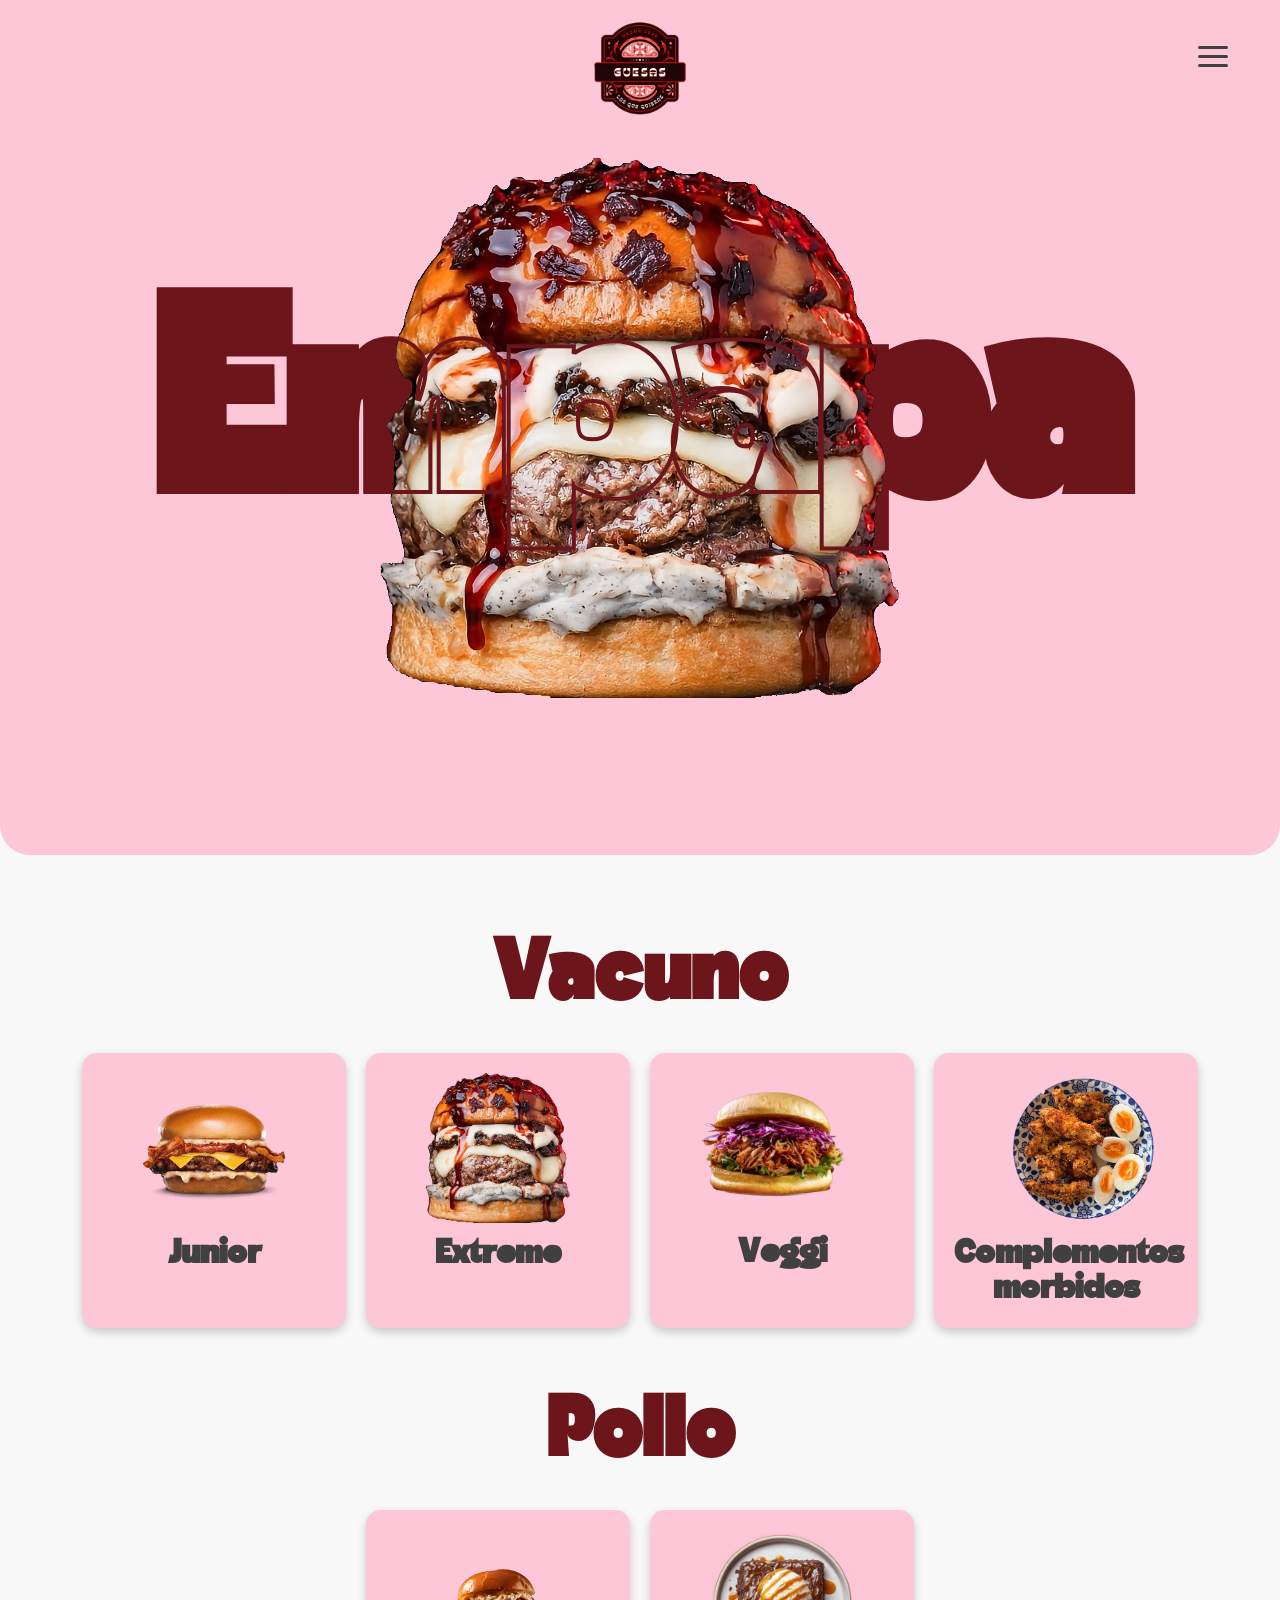
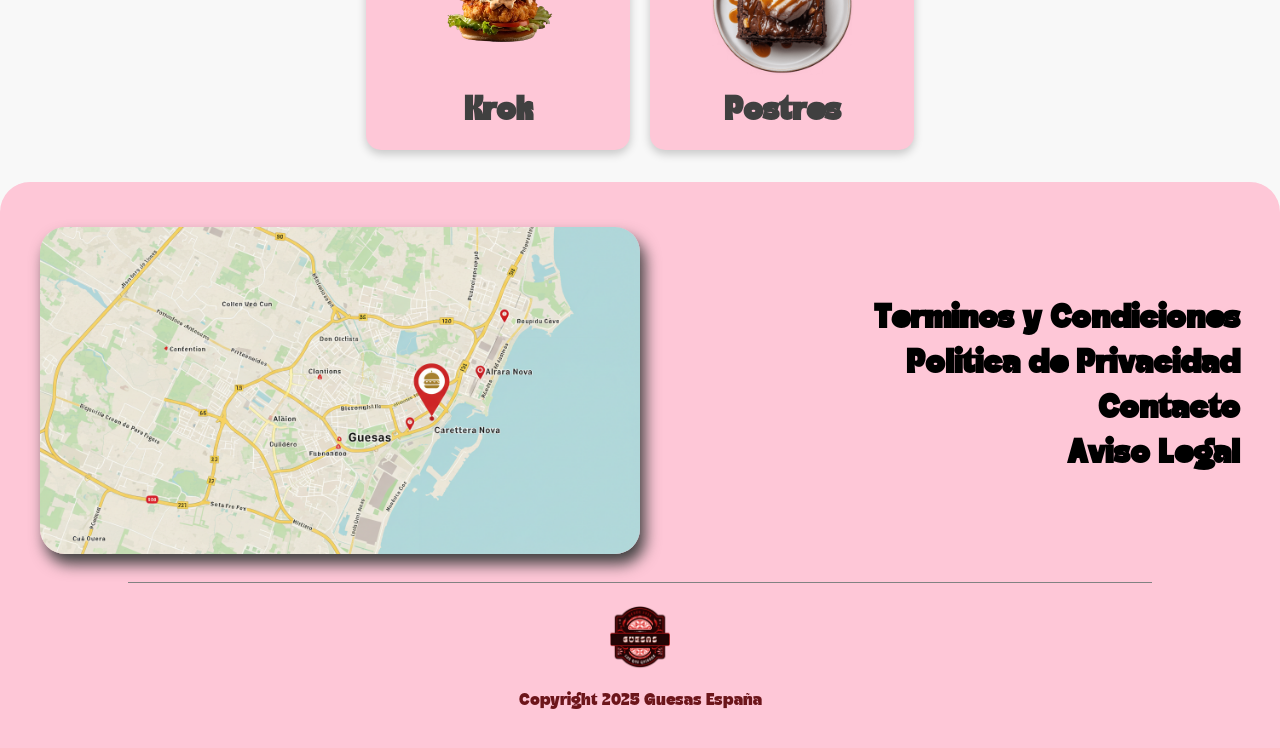
==== commit 2c7b5ce8: "Update major of Footer" ====
--- a/index.html
+++ b/index.html
@@ -5,13 +5,17 @@
     <meta name="viewport" content="width=device-width, initial-scale=1.0">
     <link rel="stylesheet" href="css/global.css">
     <link rel="stylesheet" href="css/index.css">
+    <link rel="stylesheet" href="css/carta.css">
+    <link rel="icon" type="image/png" href="Recursos/faviconG.png">
     <title>Guesas by Leiner</title>
 </head>
 <body>
     <header>
         <div class="header-content container-main">
             <div class="logo">
-                <a href="index.html"><img src="Recursos/LogoGuesas.png" alt="Logo de Guesas"></a>
+                <span class="nav-link" data-target="home" style="cursor: pointer;">
+                    <img src="Recursos/LogoGuesas.png" alt="Logo de Guesas">
+                </span>
             </div>
             <div class="menu">
                 <label class="menu-btn" id="menu-toggle">
@@ -24,47 +28,368 @@
         </div>
     </header>
 
-    <div class="Portada">
-        <h1>Empapa</h1>
-        <img src="Recursos/Guesas/Extreme/ExtremeColesterol.png" alt="ExtremeColesterol" class="portada-img">
-        <h1 style="z-index: 3; color: transparent; -webkit-text-stroke: 4px #6c151a; pointer-events: none;">Empapa</h1>
-    </div>
-
-    <section class="comidas container-main">
-        <h2 class="categoria-titulo">Vacuno</h2>
-        <div class="grid-comidas">
+    <!-- Vista Home -->
+    <div id="vista-home" class="vista activa">
+        <div class="Portada">
+            <h1>Empapa</h1>
+            <img src="Recursos/Guesas/Extreme/ExtremeColesterol.png" alt="ExtremeColesterol" class="portada-img">
+            <h1 style="z-index: 3; color: transparent; -webkit-text-stroke: 4px #6c151a; pointer-events: none;">Empapa</h1>
+        </div>
+
+        <section class="comidas container-main">
+            <h2 class="categoria-titulo">Vacuno</h2>
+            <div class="grid-comidas">
+        
+                <div class="comida-item" data-categoria="junior" style="cursor: pointer;">
+                    <img src="Recursos/Guesas/Junior/Cangreburguer.png" alt="Junior"> 
+                    <h3>Junior</h3>
+                </div>
+                <div class="comida-item" data-categoria="extreme" style="cursor: pointer;">
+                    <img src="Recursos/Guesas/Extreme/ExtremeColesterol.png" alt="Extreme"> 
+                    <h3>Extreme</h3>
+                </div>
+                <div class="comida-item" data-categoria="veggi" style="cursor: pointer;">
+                    <img src="Recursos/Guesas/Veggi/PeppaPig.png" alt="Veggi"> 
+                    <h3>Veggi</h3>
+                </div>
+                 <div class="comida-item" data-categoria="extras_vacuno" style="cursor: pointer;">
+                    <img src="Recursos/Guesas/Complementos/Chicken-Fingers-Eggs.png" alt="Complementos morbidos"> 
+                    <h3>Complementos morbidos</h3>
+                </div>
+            </div>
+            
+            <h2 class="categoria-titulo" style="margin-top: 4rem;">Pollo</h2>
+             <div class="grid-comidas">
+                <div class="comida-item" data-categoria="krok" style="cursor: pointer;">
+                    <img src="Recursos/Guesas/Krok/PolloKrok.png" alt="Krok">
+                    <h3>Krok</h3>
+                </div>
+                 <div class="comida-item" data-categoria="extras_pollo" style="cursor: pointer;">
+                    <img src="Recursos/Guesas/Complementos/FatWitch.png" alt="Postres">
+                    <h3>Postres</h3>
+                </div>
+             </div>
+        </section>
+    </div>
+
+    <!-- Vista Carta -->
+    <div id="vista-carta" class="vista" style="display: none;">
+        <main class="comidas container-main main-carta">
+            <h2 class="categoria-titulo">Junior</h2>
+            <div class="grid-comidas">
+                <div class="comida-item">
+                    <img src="Recursos/Guesas/Junior/CheeseBacon.png" alt="Junior Basica">
+                    <h3>Junior Basica</h3>
+                    <p style="color: var(--Marron); font-size: 1.2rem; font-weight: bold;">4.99 EUR</p>
+                    <button class="btn-ordenar">Ordenar</button>
+                </div>
+                <div class="comida-item">
+                    <img src="Recursos/Guesas/Junior/Cangreburguer.png" alt="Junior Queso">
+                    <h3>Junior Queso</h3>
+                    <p style="color: var(--Marron); font-size: 1.2rem; font-weight: bold;">5.50 EUR</p>
+                    <button class="btn-ordenar">Ordenar</button>
+                </div>
+                <div class="comida-item">
+                    <img src="Recursos/Guesas/Junior/Chicken.png" alt="Junior Bacon">
+                    <h3>Junior Bacon</h3>
+                    <p style="color: var(--Marron); font-size: 1.2rem; font-weight: bold;">5.99 EUR</p>
+                    <button class="btn-ordenar">Ordenar</button>
+                </div>
+                <div class="comida-item">
+                    <img src="Recursos/Guesas/Junior/JuniorVeggiCheese.png" alt="Junior Doble">
+                    <h3>Junior Doble</h3>
+                    <p style="color: var(--Marron); font-size: 1.2rem; font-weight: bold;">6.99 EUR</p>
+                    <button class="btn-ordenar">Ordenar</button>
+                </div>
+                <div class="comida-item">
+                    <img src="Recursos/Guesas/Junior/RedBurger.png" alt="Junior BBQ">
+                    <h3>Junior BBQ</h3>
+                    <p style="color: var(--Marron); font-size: 1.2rem; font-weight: bold;">5.99 EUR</p>
+                    <button class="btn-ordenar">Ordenar</button>
+                </div>
+            </div>
+
+            <h2 class="categoria-titulo" style="margin-top: 4rem;">Extreme</h2>
+            <div class="grid-comidas">
+                <div class="comida-item">
+                    <img src="Recursos/Guesas/Extreme/Chesy.png" alt="Chesy">
+                    <h3>Chesy</h3>
+                    <p style="color: var(--Marron); font-size: 1.2rem; font-weight: bold;">7.99 EUR</p>
+                    <button class="btn-ordenar">Ordenar</button>
+                </div>
+                <div class="comida-item">
+                    <img src="Recursos/Guesas/Extreme/DoubleFloor.png" alt="Double Floor">
+                    <h3>Double Floor</h3>
+                    <p style="color: var(--Marron); font-size: 1.2rem; font-weight: bold;">10.50 EUR</p>
+                    <button class="btn-ordenar">Ordenar</button>
+                </div>
+                <div class="comida-item">
+                    <img src="Recursos/Guesas/Extreme/ExtremeColesterol.png" alt="Extreme Doble">
+                    <h3>Extreme Doble</h3>
+                    <p style="color: var(--Marron); font-size: 1.2rem; font-weight: bold;">14.99 EUR</p>
+                    <button class="btn-ordenar">Ordenar</button>
+                </div>
+                <div class="comida-item">
+                    <img src="Recursos/Guesas/Extreme/TheGorgeusQueen.png" alt="The Gorgeus Queen">
+                    <h3>The Gorgeus Queen</h3>
+                    <p style="color: var(--Marron); font-size: 1.2rem; font-weight: bold;">11.50 EUR</p>
+                    <button class="btn-ordenar">Ordenar</button>
+                </div>
+                <div class="comida-item">
+                    <img src="Recursos/Guesas/Extreme/WhatIsThat.png" alt="WhatIsThat">
+                    <h3>WhatIsThat</h3>
+                    <p style="color: var(--Marron); font-size: 1.2rem; font-weight: bold;">10.99 EUR</p>
+                    <button class="btn-ordenar">Ordenar</button>
+                </div>
+            </div>
+
+            <h2 class="categoria-titulo" style="margin-top: 4rem;">Veggi</h2>
+            <div class="grid-comidas">
+                <div class="comida-item">
+                    <img src="Recursos/Guesas/Veggi/LightGuesa.png" alt="LightGuesa">
+                    <h3>LightGuesa</h3>
+                    <p style="color: var(--Marron); font-size: 1.2rem; font-weight: bold;">4.99 EUR</p>
+                    <button class="btn-ordenar">Ordenar</button>
+                </div>
+                <div class="comida-item">
+                    <img src="Recursos/Guesas/Veggi/Elle.png" alt="Elle">
+                    <h3>Elle</h3>
+                    <p style="color: var(--Marron); font-size: 1.2rem; font-weight: bold;">7.49 EUR</p>
+                    <button class="btn-ordenar">Ordenar</button>
+                </div>
+                <div class="comida-item">
+                    <img src="Recursos/Guesas/Veggi/JustinBieber.png" alt="Justin Bieber">
+                    <h3>Justin Bieber</h3>
+                    <p style="color: var(--Marron); font-size: 1.2rem; font-weight: bold;">20.49 EUR</p>
+                    <button class="btn-ordenar">Ordenar</button>
+                </div>
+                <div class="comida-item">
+                    <img src="Recursos/Guesas/Veggi/PeppaPig.png" alt="Peppa Pig">
+                    <h3>Peppa Pig</h3>
+                    <p style="color: var(--Marron); font-size: 1.2rem; font-weight: bold;">70.49 EUR</p>
+                    <button class="btn-ordenar">Ordenar</button>
+                </div>
+                <div class="comida-item">
+                    <img src="Recursos/Guesas/Veggi/VeggiKrok.png" alt="VeggiKrok">
+                    <h3>VeggiKrok</h3>
+                    <p style="color: var(--Marron); font-size: 1.2rem; font-weight: bold;">9.49 EUR</p>
+                    <button class="btn-ordenar">Ordenar</button>
+                </div>
+            </div>
+
+            <h2 class="categoria-titulo" style="margin-top: 4rem;">Complementos Morbidos</h2>
+            <div class="grid-comidas">
+                <div class="comida-item">
+                    <img src="Recursos/Guesas/Complementos/Chicken-Fingers-Eggs.png" alt="Chicken-Fingers-Eggs">
+                    <h3>Chicken-Fingers-Eggs</h3>
+                    <p style="color: var(--Marron); font-size: 1.2rem; font-weight: bold;">20.21 EUR</p>
+                    <button class="btn-ordenar">Ordenar</button>
+                </div>
+                <div class="comida-item">
+                    <img src="Recursos/Guesas/Complementos/FriedBoniato.png" alt="Boniato Frito">
+                    <h3>Boniato Frito</h3>
+                    <p style="color: var(--Marron); font-size: 1.2rem; font-weight: bold;">10.50 EUR</p>
+                    <button class="btn-ordenar">Ordenar</button>
+                </div>
+                <div class="comida-item">
+                    <img src="Recursos/Guesas/Complementos/PALOMITAS-DE-POLLO-CON-QUESO-PARMESANO.png" alt="Palomitas de Pollo">
+                    <h3>Palomitas de Pollo</h3>
+                    <p style="color: var(--Marron); font-size: 1.2rem; font-weight: bold;">8.50 EUR</p>
+                    <button class="btn-ordenar">Ordenar</button>
+                </div>
+                <div class="comida-item">
+                    <img src="Recursos/Guesas/Complementos/patatas-bravas.png" alt="Patatas Bravas">
+                    <h3>Patatas Bravas</h3>
+                    <p style="color: var(--Marron); font-size: 1.2rem; font-weight: bold;">12.99 EUR</p>
+                    <button class="btn-ordenar">Ordenar</button>
+                </div>
+                <div class="comida-item">
+                    <img src="Recursos/Guesas/Complementos/Coca.png" alt="Coca-Cola Original">
+                    <h3>Coca-Cola Original</h3>
+                    <p style="color: var(--Marron); font-size: 1.2rem; font-weight: bold;">2.99 EUR</p>
+                    <button class="btn-ordenar">Ordenar</button>
+                </div>
+                <div class="comida-item">
+                    <img src="Recursos/Guesas/Complementos/Pepsi330ml.png" alt="Pepsi 330ml">
+                    <h3>Pepsi 330ml</h3>
+                    <p style="color: var(--Marron); font-size: 1.2rem; font-weight: bold;">2.49 EUR</p>
+                    <button class="btn-ordenar">Ordenar</button>
+                </div>
+                <div class="comida-item">
+                    <img src="Recursos/Guesas/Complementos/MonsterMango.png" alt="Monster Mango">
+                    <h3>Monster Mango</h3>
+                    <p style="color: var(--Marron); font-size: 1.2rem; font-weight: bold;">3.49 EUR</p>
+                    <button class="btn-ordenar">Ordenar</button>
+                </div>
+                <div class="comida-item">
+                    <img src="Recursos/Guesas/Complementos/WaterSolanDeCabras.png" alt="Water Solan De Cabras">
+                    <h3>Water Solan De Cabras</h3>
+                    <p style="color: var(--Marron); font-size: 1.2rem; font-weight: bold;">Free</p>
+                    <button class="btn-ordenar">Ordenar</button>
+                </div>
+            </div>
+
+            <h2 class="categoria-titulo" style="margin-top: 4rem;">Krok</h2>
+            <div class="grid-comidas">
+                <div class="comida-item">
+                    <img src="Recursos/Guesas/krok/PolloKrok.png" alt="Pollo Krok">
+                    <h3>Pollo Krok</h3>
+                    <p style="color: var(--Marron); font-size: 1.2rem; font-weight: bold;">6.49 EUR</p>
+                    <button class="btn-ordenar">Ordenar</button>
+                </div>
+                <div class="comida-item">
+                    <img src="Recursos/Guesas/krok/ChickenEgg.png" alt="ChickenEgg">
+                    <h3>ChickenEgg</h3>
+                    <p style="color: var(--Marron); font-size: 1.2rem; font-weight: bold;">5.49 EUR</p>
+                    <button class="btn-ordenar">Ordenar</button>
+                </div>
+                <div class="comida-item">
+                    <img src="Recursos/Guesas/krok/CrispyBurger.png" alt="CrispyBurger">
+                    <h3>CrispyBurger</h3>
+                    <p style="color: var(--Marron); font-size: 1.2rem; font-weight: bold;">6.99 EUR</p>
+                    <button class="btn-ordenar">Ordenar</button>
+                </div>
+                <div class="comida-item">
+                    <img src="Recursos/Guesas/krok/Kroker.png" alt="Kroker">
+                    <h3>Kroker</h3>
+                    <p style="color: var(--Marron); font-size: 1.2rem; font-weight: bold;">5.99 EUR</p>
+                    <button class="btn-ordenar">Ordenar</button>
+                </div>
+                <div class="comida-item">
+                    <img src="Recursos/Guesas/krok/SpicyChicken.png" alt="SpicyChicken">
+                    <h3>SpicyChicken</h3>
+                    <p style="color: var(--Marron); font-size: 1.2rem; font-weight: bold;">7.99 EUR</p>
+                    <button class="btn-ordenar">Ordenar</button>
+                </div>
+            </div>
+
+            <h2 class="categoria-titulo" style="margin-top: 4rem;">Postres</h2>
+            <div class="grid-comidas">
+                <div class="comida-item">
+                    <img src="Recursos/Guesas/Complementos/FatWitch.png" alt="FatWitch">
+                    <h3>FatWitch</h3>
+                    <p style="color: var(--Marron); font-size: 1.2rem; font-weight: bold;">4.99 EUR</p>
+                    <button class="btn-ordenar">Ordenar</button>
+                </div>
+                <div class="comida-item">
+                    <img src="Recursos/Guesas/Complementos/DulceDeLecheGranizado-Casero.png" alt="Dulce De Leche Granizado Casero">
+                    <h3>Dulce De Leche Granizado</h3>
+                    <p style="color: var(--Marron); font-size: 1.2rem; font-weight: bold;">4.99 EUR</p>
+                    <button class="btn-ordenar">Ordenar</button>
+                </div>
+                <div class="comida-item">
+                    <img src="Recursos/Guesas/Complementos/Macaron.png" alt="Macaron">
+                    <h3>Macaron</h3>
+                    <p style="color: var(--Marron); font-size: 1.2rem; font-weight: bold;">2.49 EUR</p>
+                    <button class="btn-ordenar">Ordenar</button>
+                </div>
+                <div class="comida-item">
+                    <img src="Recursos/Guesas/Complementos/Helado.png" alt="Helado Vaina Loca">
+                    <h3>Helado Vaina Loca</h3>
+                    <p style="color: var(--Marron); font-size: 1.2rem; font-weight: bold;">3.49 EUR</p>
+                    <button class="btn-ordenar">Ordenar</button>
+                </div>
+                <div class="comida-item">
+                    <img src="Recursos/Guesas/Complementos/pizzolinosdulces.png" alt="Pizzolinos Dulces">
+                    <h3>Pizzolinos Dulces</h3>
+                    <p style="color: var(--Marron); font-size: 1.2rem; font-weight: bold;">4.49 EUR</p>
+                    <button class="btn-ordenar">Ordenar</button>
+                </div>
+                <div class="comida-item">
+                    <img src="Recursos/Guesas/Complementos/tartaChocolate.png" alt="Tarta Chocolate">
+                    <h3>Tarta Chocolate</h3>
+                    <p style="color: var(--Marron); font-size: 1.2rem; font-weight: bold;">2.99 EUR</p>
+                    <button class="btn-ordenar">Ordenar</button>
+                </div>
+                <div class="comida-item">
+                    <img src="Recursos/Guesas/Complementos/WaterFiji.png" alt="Water Fiji">
+                    <h3>Water Fiji</h3>
+                    <p style="color: var(--Marron); font-size: 1.2rem; font-weight: bold;">Free</p>
+                    <button class="btn-ordenar">Ordenar</button>
+                </div>
+                <div class="comida-item">
+                    <img src="Recursos/Guesas/Complementos/WaterMondarizXL.png" alt="Water MondarizXL">
+                    <h3>Water MondarizXL</h3>
+                    <p style="color: var(--Marron); font-size: 1.2rem; font-weight: bold;">Free</p>
+                    <button class="btn-ordenar">Ordenar</button>
+                </div>
+                <div class="comida-item">
+                    <img src="Recursos/Guesas/Complementos/Cacaolat.png" alt="Cacaolat">
+                    <h3>Cacaolat</h3>
+                    <p style="color: var(--Marron); font-size: 1.2rem; font-weight: bold;">Free</p>
+                    <button class="btn-ordenar">Ordenar</button>
+                </div>
+                <div class="comida-item">
+                    <img src="Recursos/Guesas/Complementos/Chocolate-Milshakes.png" alt="Chocolate Milshakes">
+                    <h3>Chocolate Milshakes</h3>
+                    <p style="color: var(--Marron); font-size: 1.2rem; font-weight: bold;">7.99 EUR</p>
+                    <button class="btn-ordenar">Ordenar</button>
+                </div>
+            </div>
+        </main>
+    </div>
+
+    <!-- Vista Reservas -->
+    <div id="vista-reservas" class="vista" style="display: none;">
+        <main class="container-main" style="padding-top: 150px; margin-bottom: 5rem;">
+            <h2 class="categoria-titulo">Reservas</h2>
+            <form id="formulario-reserva" class="form-reservas" novalidate>
+                <div class="grupo-control">
+                    <label for="campo-nombre">Nombre</label>
+                    <input type="text" id="campo-nombre" name="nombre" required>
+                    <span class="error-mensaje" id="error-nombre"></span>
+                </div>
+                
+                <div class="grupo-control">
+                    <label for="campo-contacto">Telefono o Email</label>
+                    <input type="text" id="campo-contacto" name="contacto" required>
+                    <span class="error-mensaje" id="error-contacto"></span>
+                </div>
+                
+                <div class="grupo-control">
+                    <label for="campo-fecha">Fecha</label>
+                    <input type="date" id="campo-fecha" name="fecha" required>
+                    <span class="error-mensaje" id="error-fecha"></span>
+                </div>
+                
+                <div class="grupo-control">
+                    <label for="campo-hora">Hora</label>
+                    <input type="time" id="campo-hora" name="hora" required>
+                    <span class="error-mensaje" id="error-hora"></span>
+                </div>
+                
+                <div class="grupo-control">
+                    <label for="campo-personas">Numero de personas</label>
+                    <input type="number" id="campo-personas" name="personas" min="1" required>
+                    <span class="error-mensaje" id="error-personas"></span>
+                </div>
+                
+                <div class="grupo-control">
+                    <label for="campo-zona">Zona preferente</label>
+                    <select id="campo-zona" name="zona">
+                        <option value="interior">Interior</option>
+                        <option value="exterior">Exterior</option>
+                    </select>
+                    <span class="error-mensaje" id="error-zona"></span>
+                </div>
+                
+                <button type="submit" class="btn-ordenar" style="width: 100%; margin-top: 20px;">Confirmar Reserva</button>
+            </form>
+            
+            <div id="resumen-reserva" class="resumen-contenedor" style="display: none;">
+            </div>
+        </main>
+    </div>
+
+    <!-- Vista Legal -->
+    <div id="vista-legal" class="vista" style="display: none;">
+        <main class="container-main" style="padding-top: 150px; margin-bottom: 5rem;">
+            <h2 id="titulo-legal" class="categoria-titulo">Legal</h2>
+            <div id="contenido-legal" style="text-align: left; background-color: var(--Blanco); padding: 30px; border-radius: 20px; box-shadow: 0 4px 10px rgba(0,0,0,0.2); color: var(--GrisFosc); font-family: sans-serif; line-height: 1.6; font-size: 1.2rem;">
+            </div>
+        </main>
+    </div>
     
-            <div class="comida-item" data-categoria="junior" style="cursor: pointer;">
-                <img src="Recursos/Guesas/Junior/Cangreburguer.png" alt="Junior"> 
-                <h3>Junior</h3>
-            </div>
-            <div class="comida-item" data-categoria="extreme" style="cursor: pointer;">
-                <img src="Recursos/Guesas/Extreme/ExtremeColesterol.png" alt="Extreme"> 
-                <h3>Extreme</h3>
-            </div>
-            <div class="comida-item" data-categoria="veggi" style="cursor: pointer;">
-                <img src="Recursos/Guesas/Veggi/PeppaPig.png" alt="Veggi"> 
-                <h3>Veggi</h3>
-            </div>
-             <div class="comida-item" data-categoria="extras_vacuno" style="cursor: pointer;">
-                <img src="Recursos/Guesas/Complementos/Chicken-Fingers-Eggs.png" alt="Complementos morbidos"> 
-                <h3>Complementos morbidos</h3>
-            </div>
-        </div>
-        
-        <h2 class="categoria-titulo" style="margin-top: 4rem;">Pollo</h2>
-         <div class="grid-comidas">
-            <div class="comida-item" data-categoria="krok" style="cursor: pointer;">
-                <img src="Recursos/Guesas/Krok/PolloKrok.png" alt="Krok">
-                <h3>Krok</h3>
-            </div>
-             <div class="comida-item" data-categoria="extras_pollo" style="cursor: pointer;">
-                <img src="Recursos/Guesas/Complementos/FatWitch.png" alt="Postres">
-                <h3>Postres</h3>
-            </div>
-         </div>
-    </section>
-
     <footer>
         <div class="footer-top">
             <div class="side lado-left">
@@ -75,10 +400,10 @@
 
             <div class="side lado-right">
                 <div class="legal">
-                    <a href="#"><p>Terminos y Condiciones</p></a>
-                    <a href="#"><p>Politica de Privacidad</p></a>
-                    <a href="#"><p>Contacto</p></a>
-                    <a href="#"><p>Aviso Legal</p></a>
+                    <span class="nav-link" data-target="legal" data-doc="terminos" style="display: block; margin-bottom: 10px; font-weight: bold; cursor: pointer;">Terminos y Condiciones</span>
+                    <span class="nav-link" data-target="legal" data-doc="privacidad" style="display: block; margin-bottom: 10px; font-weight: bold; cursor: pointer;">Politica de Privacidad</span>
+                    <span class="nav-link" data-target="legal" data-doc="contacto" style="display: block; margin-bottom: 10px; font-weight: bold; cursor: pointer;">Contacto</span>
+                    <span class="nav-link" data-target="legal" data-doc="aviso" style="display: block; margin-bottom: 10px; font-weight: bold; cursor: pointer;">Aviso Legal</span>
                 </div>
             </div>
         </div>
@@ -92,24 +417,21 @@
     <div class="menu-overlay" id="menu-overlay">
         <nav class="menu-nav">
             <ul>
-                <li><a href="carta.html">Carta</a></li>
-                <li><a href="#">Novedades</a></li>
-                <li><a href="index.html">MyGuesas</a></li>
-                <li><a href="#">Restaurantes</a></li>
+                <li><span class="nav-link activa" data-target="home">MyGuesas</span></li>
+                <li><span class="nav-link" data-target="carta">Carta</span></li>
+                <li><span class="nav-link" data-target="reservas">Reservas</span></li>
             </ul>
         </nav>
     </div>
 
-    <!-- Categories Overlays -->
     <div class="modal-overlay" id="modal-menu">
         <div class="modal-content">
-            <span class="close-modal" id="close-modal">&times;</span>
+            <span class="close-modal" id="close-modal">×</span>
             <h2 id="modal-title" class="categoria-titulo" style="font-size: 50px; margin-bottom: 10px;">Categoria</h2>
             <div id="modal-grid" class="modal-grid">
             </div>
         </div>
     </div>
-
     <script src="js/global.js"></script>
 </body>
 </html>
--- a/css/global.css
+++ b/css/global.css
@@ -347,6 +347,102 @@
     font-weight: bold;
     margin: 5px 0 15px 0;
 }
+/* Navegación Links */
+.nav-link {
+    cursor: pointer;
+    font-size: 2rem;
+    font-weight: bold;
+    color: black;
+    transition: color 0.3s;
+}
+
+.nav-link.activa {
+    color: var(--Marron);
+}
+
+/* css Reservas */
+.form-reservas {
+    background-color: var(--RosaPastel);
+    padding: 30px;
+    border-radius: 20px;
+    box-shadow: 0 4px 10px rgba(0,0,0,0.2);
+    max-width: 500px;
+    margin: 0 auto;
+    text-align: left;
+}
+
+.grupo-control {
+    margin-bottom: 20px;
+}
+
+.grupo-control label {
+    display: block;
+    color: var(--Marron);
+    font-weight: bold;
+    margin-bottom: 5px;
+    font-size: 1.2rem;
+}
+
+.grupo-control input, .grupo-control select {
+    width: 100%;
+    padding: 10px;
+    border-radius: 10px;
+    border: 2px solid var(--Marron);
+    box-sizing: border-box;
+    font-family: sans-serif;
+    font-size: 1rem;
+    background-color: var(--Blanco);
+}
+
+.error-mensaje {
+    color: #ff0000;
+    font-size: 0.9rem;
+    font-family: sans-serif;
+    display: block;
+    margin-top: 5px;
+    min-height: 15px;
+}
+
+.campo-valido {
+    border-color: #00aa00 !important;
+    background-color: #e6ffe6 !important;
+}
+
+.campo-invalido {
+    border-color: #ff0000 !important;
+    animation: vibrar 0.2s ease-in-out 2;
+}
+
+@keyframes vibrar {
+    0% { transform: translateX(0); }
+    25% { transform: translateX(-5px); }
+    75% { transform: translateX(5px); }
+    100% { transform: translateX(0); }
+}
+
+.resumen-contenedor {
+    background-color: var(--Blanco);
+    border: 3px solid var(--Marron);
+    padding: 20px;
+    border-radius: 20px;
+    max-width: 500px;
+    margin: 20px auto 0 auto;
+    text-align: left;
+    box-shadow: 0 4px 10px rgba(0,0,0,0.2);
+}
+
+.resumen-contenedor h3 {
+    color: var(--Marron);
+    margin-top: 0;
+}
+
+.resumen-contenedor p {
+    font-family: sans-serif;
+    color: var(--GrisFosc);
+    margin: 10px 0;
+}
+
+/* Media Queries */
 @media (max-width: 1024px) {
     .comida-item {
         width: 45%;
--- a/css/index.css
+++ b/css/index.css
@@ -64,4 +64,97 @@
         height: 80px;
         width: 120px;
     }
+}
+
+/* chatbot */
+.chat-flotante {
+    position: fixed;
+    bottom: 20px;
+    right: 20px;
+    width: 350px;
+    background-color: var(--Blanco);
+    border-radius: 20px;
+    box-shadow: 0 4px 10px rgba(0,0,0,0.2);
+    z-index: 1000;
+    display: flex;
+    flex-direction: column;
+    overflow: hidden;
+    border: 3px solid var(--Marron);
+}
+
+.chat-header {
+    background-color: var(--RosaPastel);
+    color: var(--Marron);
+    padding: 15px;
+    font-size: 1.8rem;
+    text-align: center;
+    border-bottom: 3px solid var(--Marron);
+}
+
+.chat-cuerpo {
+    height: 350px;
+    padding: 15px;
+    overflow-y: auto;
+    background-color: var(--BlancoRoto);
+    color: var(--GrisFosc);
+    font-family: sans-serif;
+    text-align: left;
+    font-size: 1rem;
+}
+
+.chat-cuerpo div {
+    margin-bottom: 15px;
+    line-height: 1.4;
+}
+
+.chat-cuerpo b {
+    color: var(--Marron);
+    font-family: 'DxLactos', sans-serif;
+}
+
+.chat-input {
+    display: flex;
+    padding: 15px;
+    background-color: var(--RosaPastel);
+    border-top: 3px solid var(--Marron);
+}
+
+.chat-input input {
+    flex: 1;
+    padding: 10px;
+    border-radius: 10px;
+    border: 2px solid var(--GrisFosc);
+    margin-right: 10px;
+    font-family: sans-serif;
+    outline: none;
+}
+
+.chat-input button {
+    background-color: var(--Marron);
+    color: var(--Blanco);
+    border: none;
+    padding: 10px 15px;
+    border-radius: 10px;
+    font-family: 'DxLactos', sans-serif;
+    font-size: 1rem;
+    cursor: pointer;
+    transition: transform 0.2s;
+}
+
+.chat-input button:hover {
+    transform: scale(1.05);
+}
+
+#cargando-ia {
+    font-style: italic;
+    color: var(--GrisFosc);
+    opacity: 0.7;
+}
+
+@media (max-width: 480px) {
+    .chat-flotante {
+        width: 90%;
+        right: 5%;
+        bottom: 10px;
+    }
 }
--- a/css/carta.css
+++ b/css/carta.css
@@ -0,0 +1,3 @@
+.main-carta {
+    padding-top: 150px;
+}
